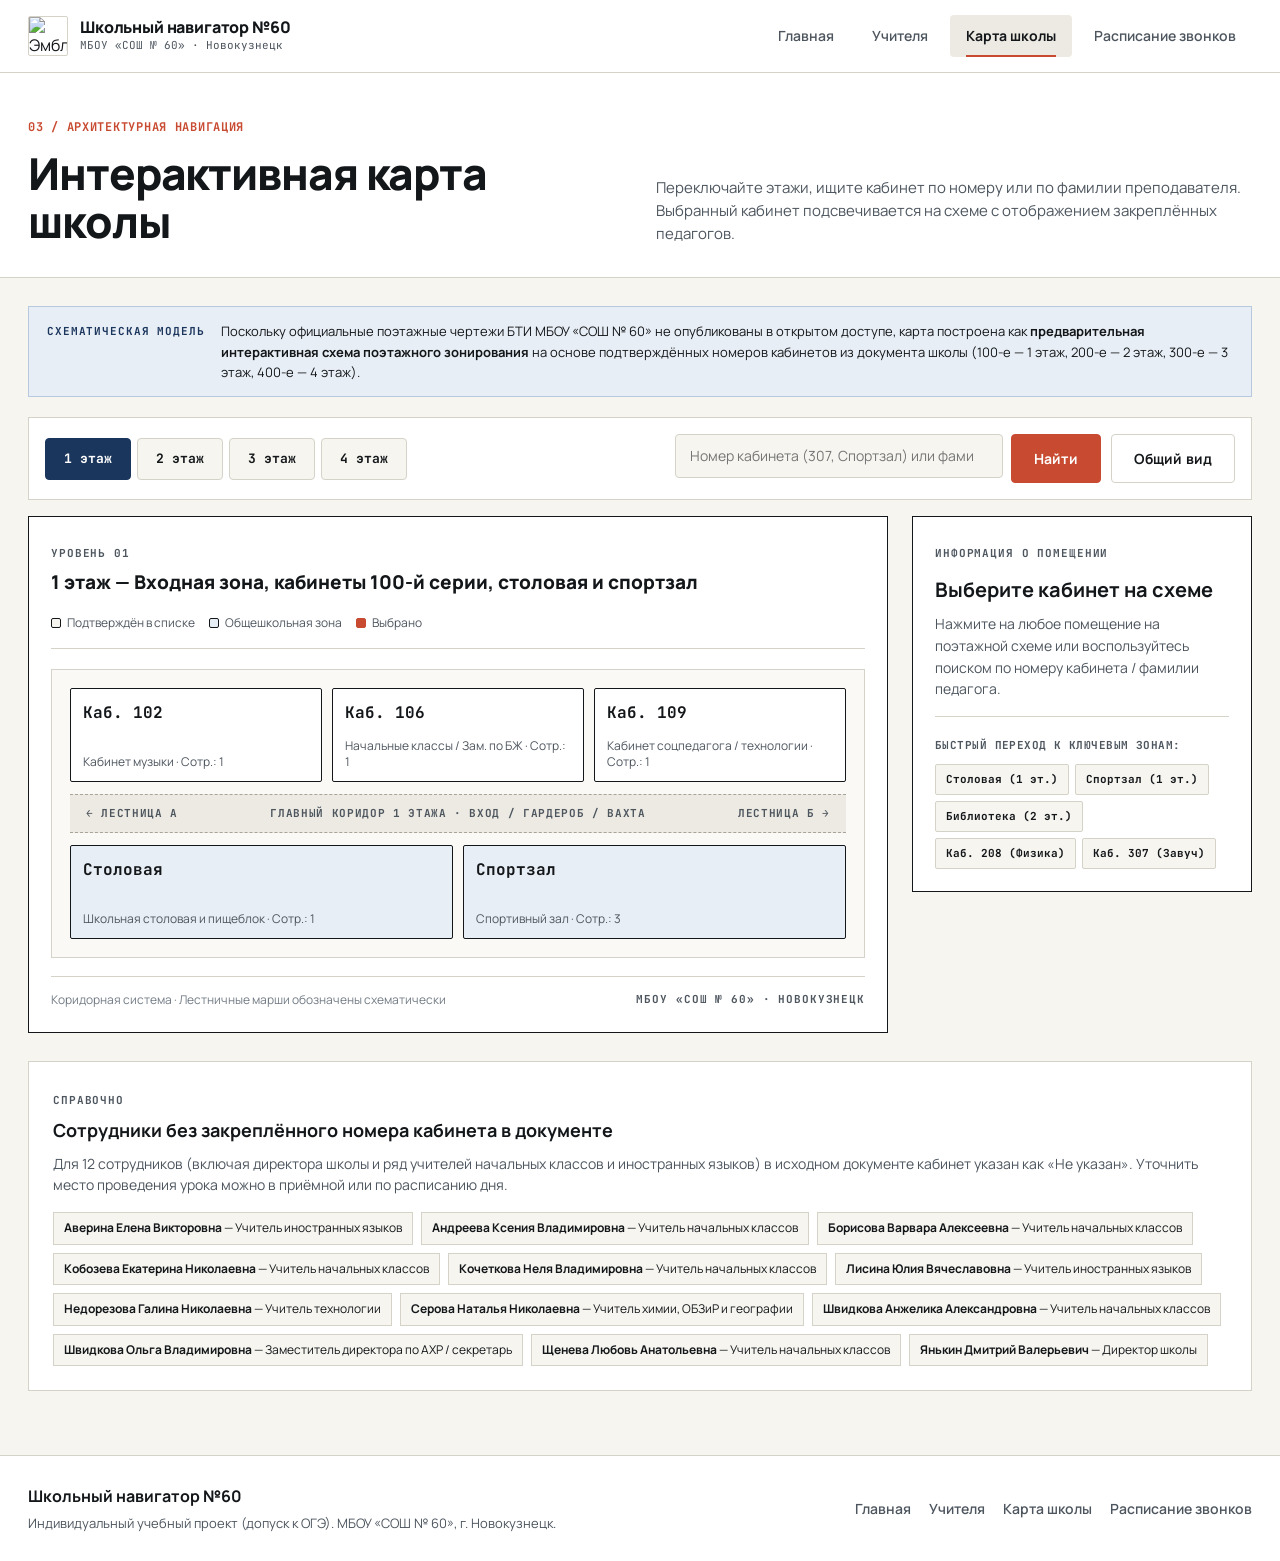
==== map.html @ 133e5e95 "Add files via upload" ====
<!DOCTYPE html>
<html lang="ru">
<head>
  <meta charset="UTF-8">
  <meta name="viewport" content="width=device-width, initial-scale=1.0">
  <title>Карта школы — Школьный навигатор №60</title>
  <link rel="preconnect" href="https://fonts.googleapis.com">
  <link rel="preconnect" href="https://fonts.gstatic.com" crossorigin>
  <link href="https://fonts.googleapis.com/css2?family=JetBrains+Mono:wght@400;500;700&family=Manrope:wght@400;500;600;700;800&display=swap" rel="stylesheet">
  <link rel="stylesheet" href="./style.css">
  <link rel="stylesheet" href="./responsive.css">
  <script src="./data.js" defer></script>
  <script src="./app.js" defer></script>
</head>
<body data-page="map">
  <header class="site-header">
    <div class="container header-inner">
      <a href="./index.html" class="brand" aria-label="Школьный навигатор №60 — На главную">
        <img src="./school-logo.png" alt="Эмблема Школьный навигатор №60" class="brand-logo" width="40" height="40">
        <div class="brand-text">
          <span class="brand-title">Школьный навигатор №60</span>
          <span class="brand-sub">МБОУ «СОШ № 60» · Новокузнецк</span>
        </div>
      </a>

      <button class="nav-toggle" id="navToggle" type="button" aria-expanded="false" aria-controls="mainNav" aria-label="Открыть меню">
        <span class="nav-toggle-bar"></span>
        <span class="nav-toggle-bar"></span>
        <span class="nav-toggle-bar"></span>
      </button>

      <nav class="main-nav" id="mainNav" aria-label="Основная навигация">
        <a href="./index.html" class="nav-link">Главная</a>
        <a href="./teachers.html" class="nav-link">Учителя</a>
        <a href="./map.html" class="nav-link is-active">Карта школы</a>
        <a href="./schedule.html" class="nav-link">Расписание звонков</a>
      </nav>
    </div>
  </header>

  <main>
    <section class="page-head">
      <div class="container page-head-grid">
        <div>
          <span class="section-index">03 / АРХИТЕКТУРНАЯ НАВИГАЦИЯ</span>
          <h1 class="page-title">Интерактивная карта школы</h1>
        </div>
        <p class="page-lead">
          Переключайте этажи, ищите кабинет по номеру или по фамилии преподавателя. Выбранный кабинет подсвечивается на схеме с отображением закреплённых педагогов.
        </p>
      </div>
    </section>

    <section class="map-section">
      <div class="container">
        <div class="disclaimer-banner" role="note">
          <span class="mono-tag">СХЕМАТИЧЕСКАЯ МОДЕЛЬ</span>
          <p>
            Поскольку официальные поэтажные чертежи БТИ МБОУ «СОШ № 60» не опубликованы в открытом доступе, карта построена как <strong>предварительная интерактивная схема поэтажного зонирования</strong> на основе подтверждённых номеров кабинетов из документа школы (100-е — 1 этаж, 200-е — 2 этаж, 300-е — 3 этаж, 400-е — 4 этаж).
          </p>
        </div>

        <div class="map-controls">
          <div class="floor-switcher" role="tablist" aria-label="Выбор этажа">
            <button type="button" class="floor-btn is-active" data-floor="1" role="tab" aria-selected="true">1 этаж</button>
            <button type="button" class="floor-btn" data-floor="2" role="tab" aria-selected="false">2 этаж</button>
            <button type="button" class="floor-btn" data-floor="3" role="tab" aria-selected="false">3 этаж</button>
            <button type="button" class="floor-btn" data-floor="4" role="tab" aria-selected="false">4 этаж</button>
          </div>

          <div class="map-search-group">
            <div class="map-search-box">
              <label for="mapSearchInput" class="sr-only">Поиск кабинета или учителя</label>
              <input
                type="search"
                id="mapSearchInput"
                class="text-input"
                placeholder="Номер кабинета (307, Спортзал) или фамилия учителя..."
                autocomplete="off"
              >
              <button type="button" id="mapSearchBtn" class="btn btn-primary">Найти</button>
            </div>
            <button type="button" id="mapResetBtn" class="btn btn-ghost">Общий вид</button>
          </div>
        </div>

        <div id="mapFeedback" class="map-feedback" aria-live="polite" hidden></div>

        <div class="map-workspace">
          <div class="blueprint-board" id="blueprintBoard">
            <div class="blueprint-header">
              <div>
                <span class="mono-tag" id="floorCodeLabel">УРОВЕНЬ 01</span>
                <h2 id="floorTitleLabel">1 этаж — Входная группа, начальная школа и инфраструктура</h2>
              </div>
              <div class="legend-items">
                <span class="legend-chip"><i class="dot dot-confirmed"></i> Подтверждён в списке</span>
                <span class="legend-chip"><i class="dot dot-infra"></i> Общешкольная зона</span>
                <span class="legend-chip"><i class="dot dot-active"></i> Выбрано</span>
              </div>
            </div>

            <div class="floor-plan-canvas" id="floorPlanCanvas" role="region" aria-label="Схема этажа">
            </div>

            <div class="blueprint-footer">
              <span>Коридорная система · Лестничные марши обозначены схематически</span>
              <span class="mono-tag">МБОУ «СОШ № 60» · НОВОКУЗНЕЦК</span>
            </div>
          </div>

          <aside class="room-inspector" id="roomInspector" aria-live="polite">
            <span class="mono-tag">ИНФОРМАЦИЯ О ПОМЕЩЕНИИ</span>
            <div id="roomInspectorBody" class="room-inspector-body">
              <h3>Выберите кабинет на схеме</h3>
              <p>
                Нажмите на любое помещение на поэтажной схеме или воспользуйтесь поиском по номеру кабинета / фамилии педагога.
              </p>
              <div class="quick-rooms">
                <span class="field-label">Быстрый переход к ключевым зонам:</span>
                <div class="quick-room-chips">
                  <button type="button" class="chip-btn" data-jump-room="Столовая">Столовая (1 эт.)</button>
                  <button type="button" class="chip-btn" data-jump-room="Спортзал">Спортзал (1 эт.)</button>
                  <button type="button" class="chip-btn" data-jump-room="Библиотека">Библиотека (2 эт.)</button>
                  <button type="button" class="chip-btn" data-jump-room="208">Каб. 208 (Физика)</button>
                  <button type="button" class="chip-btn" data-jump-room="307">Каб. 307 (Завуч)</button>
                </div>
              </div>
            </div>
          </aside>
        </div>

        <div class="unassigned-box">
          <div class="unassigned-head">
            <span class="mono-tag">СПРАВОЧНО</span>
            <h3>Сотрудники без закреплённого номера кабинета в документе</h3>
          </div>
          <p class="unassigned-desc">
            Для 12 сотрудников (включая директора школы и ряд учителей начальных классов и иностранных языков) в исходном документе кабинет указан как «Не указан». Уточнить место проведения урока можно в приёмной или по расписанию дня.
          </p>
          <div id="unassignedStaffList" class="unassigned-chips"></div>
        </div>
      </div>
    </section>
  </main>

  <footer class="site-footer">
    <div class="container footer-inner">
      <div class="footer-col">
        <strong>Школьный навигатор №60</strong>
        <p>Индивидуальный учебный проект (допуск к ОГЭ). МБОУ «СОШ № 60», г. Новокузнецк.</p>
      </div>
      <div class="footer-links">
        <a href="./index.html">Главная</a>
        <a href="./teachers.html">Учителя</a>
        <a href="./map.html">Карта школы</a>
        <a href="./schedule.html">Расписание звонков</a>
      </div>
    </div>
  </footer>
</body>
</html>
---- style.css ----
/* ==========================================================================
   ШКОЛЬНЫЙ НАВИГАТОР №60 — ДИЗАЙН-СИСТЕМА (ARCHITECTURAL WAYFINDING)
   МБОУ «СОШ № 60» г. Новокузнецка
   ========================================================================== */

:root {
  --bg-canvas: #F6F5F0;
  --bg-surface: #FFFFFF;
  --bg-subtle: #ECEAE2;
  --bg-ink: #14171A;

  --text-primary: #14171A;
  --text-secondary: #4D555E;
  --text-muted: #727B85;
  --text-inverse: #FFFFFF;

  --accent-signal: #C84B31;
  --accent-signal-hover: #A93B24;
  --accent-navy: #1B365D;
  --accent-navy-soft: #E8EEF5;
  --accent-olive: #2E6F40;
  --accent-olive-soft: #E7F3EA;

  --border-color: #D5D2C8;
  --border-strong: #14171A;

  --font-sans: 'Manrope', -apple-system, BlinkMacSystemFont, 'Segoe UI', sans-serif;
  --font-mono: 'JetBrains Mono', ui-monospace, SFMono-Regular, Menlo, monospace;

  --radius-xs: 2px;
  --radius-sm: 4px;
  --container-max: 1320px;
}

*,
*::before,
*::after {
  box-sizing: border-box;
}

html {
  scroll-behavior: smooth;
  -webkit-text-size-adjust: 100%;
}

body {
  margin: 0;
  font-family: var(--font-sans);
  font-size: 16px;
  line-height: 1.55;
  color: var(--text-primary);
  background-color: var(--bg-canvas);
  overflow-x: hidden;
  display: flex;
  flex-direction: column;
  min-height: 100vh;
}

main {
  flex: 1;
}

img {
  display: block;
  max-width: 100%;
  height: auto;
}

a {
  color: inherit;
  text-decoration: none;
}

button,
input,
select {
  font: inherit;
  color: inherit;
}

.sr-only {
  position: absolute;
  width: 1px;
  height: 1px;
  padding: 0;
  margin: -1px;
  overflow: hidden;
  clip: rect(0, 0, 0, 0);
  border: 0;
}

.container {
  width: 100%;
  max-width: var(--container-max);
  margin: 0 auto;
  padding: 0 28px;
}

.mono-tag {
  display: inline-block;
  font-family: var(--font-mono);
  font-size: 11px;
  font-weight: 700;
  letter-spacing: 0.08em;
  text-transform: uppercase;
  color: var(--text-secondary);
}

.mono-divider {
  font-family: var(--font-mono);
  font-size: 11px;
  color: var(--text-muted);
  margin: 0 8px;
}

.section-index {
  display: inline-block;
  font-family: var(--font-mono);
  font-size: 12px;
  font-weight: 700;
  letter-spacing: 0.06em;
  color: var(--accent-signal);
  margin-bottom: 12px;
}

.btn {
  display: inline-flex;
  align-items: center;
  justify-content: center;
  gap: 8px;
  padding: 13px 22px;
  font-size: 14px;
  font-weight: 700;
  letter-spacing: 0.01em;
  border-radius: var(--radius-sm);
  border: 1px solid transparent;
  cursor: pointer;
  transition: background-color 0.16s ease, color 0.16s ease, border-color 0.16s ease;
}

.btn-primary {
  background-color: var(--accent-signal);
  color: var(--text-inverse);
  border-color: var(--accent-signal);
}

.btn-primary:hover {
  background-color: var(--accent-signal-hover);
  border-color: var(--accent-signal-hover);
}

.btn-secondary {
  background-color: var(--accent-navy);
  color: var(--text-inverse);
  border-color: var(--accent-navy);
}

.btn-secondary:hover {
  background-color: #132744;
  border-color: #132744;
}

.btn-ghost {
  background-color: var(--bg-surface);
  color: var(--text-primary);
  border-color: var(--border-color);
}

.btn-ghost:hover {
  border-color: var(--border-strong);
  background-color: var(--bg-subtle);
}

.site-header {
  position: sticky;
  top: 0;
  z-index: 100;
  background-color: var(--bg-surface);
  border-bottom: 1px solid var(--border-color);
}

.header-inner {
  display: flex;
  align-items: center;
  justify-content: space-between;
  min-height: 72px;
  gap: 24px;
}

.brand {
  display: flex;
  align-items: center;
  gap: 12px;
}

.brand-logo {
  width: 40px;
  height: 40px;
  object-fit: cover;
  border: 1px solid var(--border-color);
  border-radius: var(--radius-xs);
}

.brand-text {
  display: flex;
  flex-direction: column;
}

.brand-title {
  font-size: 16px;
  font-weight: 800;
  line-height: 1.2;
  letter-spacing: -0.01em;
}

.brand-sub {
  font-family: var(--font-mono);
  font-size: 11px;
  color: var(--text-secondary);
}

.main-nav {
  display: flex;
  align-items: center;
  gap: 6px;
}

.nav-link {
  position: relative;
  padding: 10px 16px;
  font-size: 14px;
  font-weight: 600;
  color: var(--text-secondary);
  border-radius: var(--radius-sm);
  transition: color 0.15s ease, background-color 0.15s ease;
}

.nav-link:hover {
  color: var(--text-primary);
  background-color: var(--bg-canvas);
}

.nav-link.is-active {
  color: var(--text-primary);
  background-color: var(--bg-subtle);
  font-weight: 700;
}

.nav-link.is-active::after {
  content: '';
  position: absolute;
  left: 16px;
  right: 16px;
  bottom: 0;
  height: 2px;
  background-color: var(--accent-signal);
}

.nav-toggle {
  display: none;
  flex-direction: column;
  justify-content: center;
  gap: 5px;
  width: 42px;
  height: 42px;
  padding: 8px;
  background: var(--bg-canvas);
  border: 1px solid var(--border-color);
  border-radius: var(--radius-sm);
  cursor: pointer;
}

.nav-toggle-bar {
  display: block;
  width: 100%;
  height: 2px;
  background-color: var(--text-primary);
}

.editorial-hero {
  padding: 56px 0 48px;
  border-bottom: 1px solid var(--border-color);
}

.hero-grid {
  display: grid;
  grid-template-columns: 1.05fr 0.95fr;
  gap: 48px;
  align-items: start;
}

.meta-strip {
  margin-bottom: 18px;
}

.hero-title {
  margin: 0 0 20px;
  font-size: clamp(34px, 4.4vw, 56px);
  font-weight: 800;
  line-height: 1.06;
  letter-spacing: -0.03em;
  color: var(--text-primary);
}

.hero-lead {
  margin: 0 0 28px;
  font-size: 17px;
  line-height: 1.65;
  color: var(--text-secondary);
  max-width: 58ch;
}

.hero-actions {
  display: flex;
  flex-wrap: wrap;
  gap: 12px;
  margin-bottom: 36px;
}

.hero-metrics {
  display: grid;
  grid-template-columns: repeat(3, 1fr);
  margin: 0;
  border-top: 1px solid var(--border-strong);
  border-bottom: 1px solid var(--border-color);
  background-color: var(--bg-surface);
}

.metric-item {
  padding: 16px 18px;
  border-right: 1px solid var(--border-color);
}

.metric-item:last-child {
  border-right: none;
}

.metric-item dt {
  font-size: 12px;
  color: var(--text-secondary);
  margin-bottom: 6px;
}

.metric-item dd {
  margin: 0;
  font-family: var(--font-mono);
  font-size: 28px;
  font-weight: 700;
  line-height: 1;
  color: var(--accent-navy);
}

.architectural-frame,
.secondary-frame {
  margin: 0;
  background-color: var(--bg-surface);
  border: 1px solid var(--border-color);
  padding: 12px;
}

.hero-photo {
  width: 100%;
  aspect-ratio: 16 / 10;
  object-fit: cover;
}

.interior-photo {
  width: 100%;
  aspect-ratio: 16 / 10;
  object-fit: cover;
}

.frame-caption {
  display: flex;
  align-items: baseline;
  justify-content: space-between;
  gap: 12px;
  padding-top: 10px;
  font-size: 12px;
  color: var(--text-secondary);
}

.status-ribbon {
  background-color: var(--bg-ink);
  color: var(--text-inverse);
  border-bottom: 1px solid var(--border-strong);
}

.status-ribbon-inner {
  display: flex;
  align-items: center;
  justify-content: space-between;
  gap: 20px;
  padding-top: 14px;
  padding-bottom: 14px;
}

.status-label {
  display: flex;
  align-items: center;
  gap: 10px;
}

.status-label .mono-tag {
  color: #D2D7DD;
}

.status-dot {
  width: 8px;
  height: 8px;
  border-radius: 50%;
  background-color: var(--accent-signal);
}

.status-value {
  font-family: var(--font-mono);
  font-size: 13px;
  color: #FFFFFF;
}

.status-link {
  font-size: 13px;
  font-weight: 700;
  color: #F3B3A6;
  white-space: nowrap;
}

.status-link:hover {
  text-decoration: underline;
}

.section-problem {
  padding: 64px 0;
  border-bottom: 1px solid var(--border-color);
}

.problem-grid {
  display: grid;
  grid-template-columns: 0.85fr 1.15fr;
  gap: 56px;
  align-items: start;
}

.section-title {
  margin: 0 0 24px;
  font-size: clamp(26px, 3vw, 36px);
  font-weight: 800;
  line-height: 1.15;
  letter-spacing: -0.02em;
}

.manifesto-block {
  padding-bottom: 24px;
  margin-bottom: 24px;
  border-bottom: 1px solid var(--border-color);
}

.manifesto-block h3 {
  margin: 0 0 8px;
  font-size: 18px;
  font-weight: 700;
}

.manifesto-block p {
  margin: 0;
  color: var(--text-secondary);
}

.directory-index {
  display: flex;
  flex-direction: column;
  background-color: var(--bg-surface);
  border: 1px solid var(--border-color);
}

.index-row {
  display: grid;
  grid-template-columns: 52px 1fr 28px;
  align-items: center;
  gap: 16px;
  padding: 20px 22px;
  border-bottom: 1px solid var(--border-color);
  transition: background-color 0.15s ease;
}

.index-row:last-child {
  border-bottom: none;
}

.index-row:hover {
  background-color: var(--bg-subtle);
}

.index-num {
  font-family: var(--font-mono);
  font-size: 15px;
  font-weight: 700;
  color: var(--accent-signal);
}

.index-body {
  display: flex;
  flex-direction: column;
  gap: 4px;
}

.index-body strong {
  font-size: 16px;
  font-weight: 700;
}

.index-body span {
  font-size: 13px;
  color: var(--text-secondary);
}

.index-arrow {
  font-family: var(--font-mono);
  font-weight: 700;
  color: var(--accent-navy);
}

.section-facts {
  padding: 48px 0 64px;
}

.facts-grid {
  display: grid;
  grid-template-columns: 1fr 1fr;
  gap: 24px;
}

.fact-box {
  background-color: var(--bg-surface);
  border: 1px solid var(--border-color);
  padding: 28px;
}

.fact-box-muted {
  background-color: var(--bg-subtle);
}

.fact-box h3 {
  margin: 8px 0 14px;
  font-size: 20px;
  font-weight: 800;
}

.fact-box p {
  margin: 0;
  font-size: 14px;
  color: var(--text-secondary);
}

.fact-list {
  margin: 0;
  padding-left: 18px;
  display: flex;
  flex-direction: column;
  gap: 8px;
  font-size: 14px;
  color: var(--text-secondary);
}

.fact-list a {
  color: var(--accent-navy);
  text-decoration: underline;
}

.page-head {
  padding: 40px 0 32px;
  background-color: var(--bg-surface);
  border-bottom: 1px solid var(--border-color);
}

.page-head-grid {
  display: grid;
  grid-template-columns: 1fr 1fr;
  gap: 32px;
  align-items: end;
}

.page-title {
  margin: 0;
  font-size: clamp(28px, 3.6vw, 44px);
  font-weight: 800;
  line-height: 1.1;
  letter-spacing: -0.025em;
}

.page-lead {
  margin: 0;
  font-size: 15px;
  color: var(--text-secondary);
}

.directory-section {
  padding: 32px 0 64px;
}

.filter-bar {
  display: grid;
  grid-template-columns: 1.5fr 1fr 1fr auto;
  gap: 16px;
  align-items: end;
  background-color: var(--bg-surface);
  border: 1px solid var(--border-color);
  padding: 20px;
  margin-bottom: 16px;
}

.filter-field {
  display: flex;
  flex-direction: column;
  gap: 6px;
}

.field-label {
  font-family: var(--font-mono);
  font-size: 11px;
  font-weight: 700;
  text-transform: uppercase;
  letter-spacing: 0.04em;
  color: var(--text-secondary);
}

.text-input,
.select-input {
  width: 100%;
  height: 44px;
  padding: 0 14px;
  background-color: var(--bg-canvas);
  border: 1px solid var(--border-color);
  border-radius: var(--radius-sm);
  font-size: 14px;
  transition: border-color 0.15s ease, background-color 0.15s ease;
}

.text-input:focus,
.select-input:focus {
  outline: none;
  border-color: var(--accent-navy);
  background-color: var(--bg-surface);
}

.results-meta {
  display: flex;
  align-items: center;
  justify-content: space-between;
  gap: 16px;
  margin-bottom: 16px;
  font-size: 13px;
}

.count-badge {
  font-family: var(--font-mono);
  font-weight: 700;
  color: var(--accent-navy);
}

.meta-hint {
  color: var(--text-muted);
}

.directory-workspace {
  display: grid;
  grid-template-columns: 1fr 340px;
  gap: 24px;
  align-items: start;
}

.table-wrapper {
  background-color: var(--bg-surface);
  border: 1px solid var(--border-color);
  overflow-x: auto;
}

.staff-table {
  width: 100%;
  border-collapse: collapse;
  text-align: left;
}

.staff-table th {
  padding: 14px 16px;
  font-family: var(--font-mono);
  font-size: 11px;
  font-weight: 700;
  text-transform: uppercase;
  letter-spacing: 0.05em;
  color: var(--text-secondary);
  background-color: var(--bg-subtle);
  border-bottom: 1px solid var(--border-strong);
}

.staff-table td {
  padding: 14px 16px;
  border-bottom: 1px solid var(--border-color);
  font-size: 14px;
  vertical-align: middle;
}

.staff-table tbody tr {
  cursor: pointer;
  transition: background-color 0.12s ease;
}

.staff-table tbody tr:hover {
  background-color: var(--bg-canvas);
}

.staff-table tbody tr.is-selected {
  background-color: var(--accent-navy-soft);
}

.col-num {
  width: 48px;
  font-family: var(--font-mono);
  font-size: 12px;
  color: var(--text-muted);
}

.col-name {
  font-weight: 700;
}

.room-pill {
  display: inline-block;
  padding: 3px 9px;
  font-family: var(--font-mono);
  font-size: 12px;
  font-weight: 700;
  background-color: var(--bg-subtle);
  border: 1px solid var(--border-color);
  border-radius: var(--radius-xs);
}

.room-pill.is-unknown {
  font-weight: 400;
  color: var(--text-muted);
  background-color: transparent;
}

.map-jump-link {
  display: inline-flex;
  align-items: center;
  gap: 4px;
  padding: 6px 10px;
  font-size: 12px;
  font-weight: 700;
  color: var(--accent-signal);
  border: 1px solid var(--accent-signal);
  border-radius: var(--radius-xs);
  white-space: nowrap;
}

.map-jump-link:hover {
  background-color: var(--accent-signal);
  color: var(--text-inverse);
}

.empty-state {
  padding: 48px 24px;
  text-align: center;
}

.empty-state h3 {
  margin: 10px 0 8px;
}

.empty-state p {
  margin: 0 0 20px;
  color: var(--text-secondary);
}

.inspector-panel {
  position: sticky;
  top: 92px;
  background-color: var(--bg-surface);
  border: 1px solid var(--border-strong);
  padding: 22px;
}

.inspector-content {
  margin-top: 12px;
}

.inspector-placeholder {
  margin: 0;
  font-size: 14px;
  color: var(--text-secondary);
}

.inspector-name {
  margin: 0 0 10px;
  font-size: 20px;
  font-weight: 800;
  line-height: 1.25;
}

.inspector-meta {
  display: flex;
  flex-direction: column;
  gap: 12px;
  padding: 14px 0;
  margin: 14px 0;
  border-top: 1px solid var(--border-color);
  border-bottom: 1px solid var(--border-color);
  font-size: 14px;
}

.inspector-row span {
  display: block;
  font-family: var(--font-mono);
  font-size: 11px;
  color: var(--text-muted);
  text-transform: uppercase;
  margin-bottom: 2px;
}

.inspector-actions {
  display: flex;
  flex-direction: column;
  gap: 8px;
}

.map-section {
  padding: 28px 0 64px;
}

.disclaimer-banner {
  display: flex;
  align-items: flex-start;
  gap: 16px;
  padding: 14px 18px;
  margin-bottom: 20px;
  background-color: var(--accent-navy-soft);
  border: 1px solid #B8C9DF;
}

.disclaimer-banner .mono-tag {
  color: var(--accent-navy);
  white-space: nowrap;
  padding-top: 2px;
}

.disclaimer-banner p {
  margin: 0;
  font-size: 13px;
  color: var(--text-primary);
}

.map-controls {
  display: flex;
  flex-wrap: wrap;
  align-items: center;
  justify-content: space-between;
  gap: 16px;
  padding: 16px;
  background-color: var(--bg-surface);
  border: 1px solid var(--border-color);
  margin-bottom: 16px;
}

.floor-switcher {
  display: flex;
  gap: 6px;
}

.floor-btn {
  padding: 10px 18px;
  font-family: var(--font-mono);
  font-size: 13px;
  font-weight: 700;
  background-color: var(--bg-canvas);
  border: 1px solid var(--border-color);
  border-radius: var(--radius-sm);
  cursor: pointer;
}

.floor-btn:hover {
  border-color: var(--border-strong);
}

.floor-btn.is-active {
  background-color: var(--accent-navy);
  color: var(--text-inverse);
  border-color: var(--accent-navy);
}

.map-search-group {
  display: flex;
  align-items: center;
  gap: 10px;
  flex: 1;
  max-width: 560px;
}

.map-search-box {
  display: flex;
  gap: 8px;
  flex: 1;
}

.map-feedback {
  padding: 12px 16px;
  margin-bottom: 16px;
  font-size: 14px;
  background-color: var(--bg-surface);
  border-left: 4px solid var(--accent-signal);
  border-top: 1px solid var(--border-color);
  border-right: 1px solid var(--border-color);
  border-bottom: 1px solid var(--border-color);
}

.map-workspace {
  display: grid;
  grid-template-columns: 1fr 340px;
  gap: 24px;
  align-items: start;
}

.blueprint-board {
  background-color: var(--bg-surface);
  border: 1px solid var(--border-strong);
  padding: 22px;
}

.blueprint-header {
  display: flex;
  flex-wrap: wrap;
  justify-content: space-between;
  align-items: flex-end;
  gap: 16px;
  padding-bottom: 16px;
  margin-bottom: 20px;
  border-bottom: 1px solid var(--border-color);
}

.blueprint-header h2 {
  margin: 4px 0 0;
  font-size: 19px;
  font-weight: 800;
}

.legend-items {
  display: flex;
  flex-wrap: wrap;
  gap: 14px;
  font-size: 12px;
  color: var(--text-secondary);
}

.legend-chip {
  display: inline-flex;
  align-items: center;
  gap: 6px;
}

.dot {
  width: 10px;
  height: 10px;
  border-radius: 2px;
  border: 1px solid var(--border-strong);
}

.dot-confirmed {
  background-color: var(--bg-canvas);
}

.dot-infra {
  background-color: var(--accent-navy-soft);
}

.dot-active {
  background-color: var(--accent-signal);
  border-color: var(--accent-signal);
}

.floor-plan-canvas {
  display: flex;
  flex-direction: column;
  gap: 12px;
  padding: 18px;
  background-color: #FAF9F5;
  border: 1px solid var(--border-color);
}

.plan-wing {
  display: grid;
  grid-template-columns: repeat(auto-fit, minmax(135px, 1fr));
  gap: 10px;
}

.plan-corridor {
  display: flex;
  align-items: center;
  justify-content: space-between;
  padding: 10px 16px;
  background-color: var(--bg-subtle);
  border-top: 1px dashed #A8A498;
  border-bottom: 1px dashed #A8A498;
  font-family: var(--font-mono);
  font-size: 11px;
  font-weight: 700;
  color: var(--text-secondary);
  letter-spacing: 0.06em;
}

.room-tile {
  display: flex;
  flex-direction: column;
  justify-content: space-between;
  min-height: 94px;
  padding: 12px;
  text-align: left;
  background-color: var(--bg-surface);
  border: 1px solid var(--border-strong);
  border-radius: var(--radius-xs);
  cursor: pointer;
  transition: transform 0.12s ease, background-color 0.12s ease, border-color 0.12s ease;
}

.room-tile:hover {
  background-color: var(--bg-subtle);
}

.room-tile.is-infra {
  background-color: var(--accent-navy-soft);
}

.room-tile.is-highlighted {
  background-color: var(--accent-signal);
  color: var(--text-inverse);
  border-color: var(--accent-signal);
}

.room-tile.is-highlighted .room-tile-sub {
  color: #FFE6E0;
}

.room-tile-code {
  font-family: var(--font-mono);
  font-size: 16px;
  font-weight: 700;
}

.room-tile-sub {
  font-size: 12px;
  line-height: 1.3;
  color: var(--text-secondary);
  margin-top: 6px;
}

.blueprint-footer {
  display: flex;
  justify-content: space-between;
  gap: 12px;
  padding-top: 14px;
  margin-top: 18px;
  border-top: 1px solid var(--border-color);
  font-size: 12px;
  color: var(--text-muted);
}

.room-inspector {
  background-color: var(--bg-surface);
  border: 1px solid var(--border-strong);
  padding: 22px;
}

.room-inspector-body h3 {
  margin: 10px 0 8px;
  font-size: 20px;
}

.room-inspector-body p {
  margin: 0 0 16px;
  font-size: 14px;
  color: var(--text-secondary);
}

.quick-rooms {
  padding-top: 14px;
  border-top: 1px solid var(--border-color);
}

.quick-room-chips {
  display: flex;
  flex-wrap: wrap;
  gap: 6px;
  margin-top: 8px;
}

.chip-btn {
  padding: 6px 10px;
  font-family: var(--font-mono);
  font-size: 11px;
  font-weight: 700;
  background-color: var(--bg-canvas);
  border: 1px solid var(--border-color);
  border-radius: var(--radius-xs);
  cursor: pointer;
}

.chip-btn:hover {
  border-color: var(--accent-navy);
  background-color: var(--accent-navy-soft);
}

.room-staff-list {
  list-style: none;
  padding: 0;
  margin: 12px 0 0;
  display: flex;
  flex-direction: column;
  gap: 10px;
}

.room-staff-item {
  padding: 10px 12px;
  background-color: var(--bg-canvas);
  border: 1px solid var(--border-color);
}

.room-staff-item strong {
  display: block;
  font-size: 14px;
}

.room-staff-item span {
  font-size: 12px;
  color: var(--text-secondary);
}

.unassigned-box {
  margin-top: 28px;
  padding: 24px;
  background-color: var(--bg-surface);
  border: 1px solid var(--border-color);
}

.unassigned-head h3 {
  margin: 6px 0 8px;
  font-size: 18px;
}

.unassigned-desc {
  margin: 0 0 16px;
  font-size: 14px;
  color: var(--text-secondary);
}

.unassigned-chips {
  display: flex;
  flex-wrap: wrap;
  gap: 8px;
}

.staff-tag {
  padding: 6px 10px;
  font-size: 12px;
  background-color: var(--bg-canvas);
  border: 1px solid var(--border-color);
}

.schedule-section {
  padding: 32px 0 64px;
}

.clock-dashboard {
  display: grid;
  grid-template-columns: 0.9fr 1.2fr 0.9fr;
  gap: 20px;
  margin-bottom: 28px;
}

.clock-card {
  background-color: var(--bg-surface);
  border: 1px solid var(--border-strong);
  padding: 22px;
  display: flex;
  flex-direction: column;
  justify-content: space-between;
}

.clock-big,
.countdown-big {
  font-family: var(--font-mono);
  font-size: clamp(28px, 3vw, 38px);
  font-weight: 700;
  line-height: 1.1;
  margin: 10px 0 6px;
  color: var(--accent-navy);
}

.countdown-big {
  color: var(--accent-signal);
}

.clock-date,
.status-subtext {
  font-size: 13px;
  color: var(--text-secondary);
  margin: 0;
}

.status-headline {
  margin: 8px 0 6px;
  font-size: 20px;
  font-weight: 800;
}

.progress-track {
  width: 100%;
  height: 6px;
  background-color: var(--bg-subtle);
  margin-top: 8px;
  overflow: hidden;
}

.progress-fill {
  height: 100%;
  background-color: var(--accent-signal);
  transition: width 0.5s linear;
}

.schedule-variants-bar {
  display: flex;
  flex-wrap: wrap;
  align-items: center;
  justify-content: space-between;
  gap: 12px;
  margin-bottom: 16px;
}

.variant-tabs {
  display: flex;
  flex-wrap: wrap;
  gap: 8px;
}

.variant-btn {
  padding: 10px 16px;
  font-size: 13px;
  font-weight: 700;
  background-color: var(--bg-surface);
  border: 1px solid var(--border-color);
  border-radius: var(--radius-sm);
  cursor: pointer;
}

.variant-btn.is-active {
  background-color: var(--bg-ink);
  color: var(--text-inverse);
  border-color: var(--bg-ink);
}

.bells-table {
  width: 100%;
  border-collapse: collapse;
  text-align: left;
}

.bells-table th {
  padding: 14px 16px;
  font-family: var(--font-mono);
  font-size: 11px;
  font-weight: 700;
  text-transform: uppercase;
  background-color: var(--bg-subtle);
  border-bottom: 1px solid var(--border-strong);
}

.bells-table td {
  padding: 14px 16px;
  border-bottom: 1px solid var(--border-color);
  font-size: 14px;
}

.bells-table tr.row-lesson td:nth-child(2),
.bells-table tr.row-lesson td:nth-child(3) {
  font-family: var(--font-mono);
  font-weight: 700;
}

.bells-table tr.is-current-lesson {
  background-color: var(--accent-olive-soft);
}

.bells-table tr.is-next-lesson {
  background-color: var(--accent-navy-soft);
}

.bells-table tr.row-break {
  background-color: #FAF9F5;
  color: var(--text-secondary);
  font-size: 13px;
}

.bells-table tr.row-break td {
  padding: 9px 16px;
}

.state-pill {
  display: inline-block;
  padding: 3px 8px;
  font-family: var(--font-mono);
  font-size: 11px;
  font-weight: 700;
  border-radius: var(--radius-xs);
}

.state-pill.now {
  background-color: var(--accent-olive);
  color: #FFFFFF;
}

.state-pill.next {
  background-color: var(--accent-navy);
  color: #FFFFFF;
}

.state-pill.done {
  background-color: var(--bg-subtle);
  color: var(--text-muted);
}

.unconfirmed-notice {
  background-color: var(--bg-surface);
  border: 1px solid var(--border-strong);
  padding: 32px;
}

.unconfirmed-notice h3 {
  margin: 10px 0 12px;
  font-size: 20px;
}

.unconfirmed-notice p {
  margin: 0;
  max-width: 72ch;
  color: var(--text-secondary);
}

.site-footer {
  background-color: var(--bg-surface);
  border-top: 1px solid var(--border-color);
  padding: 28px 0;
}

.footer-inner {
  display: flex;
  flex-wrap: wrap;
  align-items: center;
  justify-content: space-between;
  gap: 20px;
}

.footer-col p {
  margin: 4px 0 0;
  font-size: 13px;
  color: var(--text-secondary);
}

.footer-links {
  display: flex;
  flex-wrap: wrap;
  gap: 18px;
  font-size: 14px;
  font-weight: 600;
  color: var(--text-secondary);
}

.footer-links a:hover {
  color: var(--accent-signal);
}
---- responsive.css ----
/* ==========================================================================
   АДАПТИВНЫЕ ПРАВИЛА (1440px, 1024px, 768px, 390px, 360px)
   ========================================================================== */

@media (max-width: 1120px) {
  .hero-grid {
    grid-template-columns: 1fr;
    gap: 32px;
  }

  .problem-grid {
    grid-template-columns: 1fr;
    gap: 32px;
  }

  .directory-workspace,
  .map-workspace {
    grid-template-columns: 1fr;
  }

  .inspector-panel {
    position: static;
  }

  .clock-dashboard {
    grid-template-columns: 1fr;
  }
}

@media (max-width: 900px) {
  .filter-bar {
    grid-template-columns: 1fr 1fr;
  }

  .page-head-grid,
  .facts-grid {
    grid-template-columns: 1fr;
  }
}

@media (max-width: 768px) {
  .container {
    padding: 0 18px;
  }

  .nav-toggle {
    display: flex;
  }

  .main-nav {
    display: none;
    position: absolute;
    top: 72px;
    left: 0;
    right: 0;
    flex-direction: column;
    align-items: stretch;
    gap: 4px;
    padding: 14px 18px 18px;
    background-color: var(--bg-surface);
    border-bottom: 1px solid var(--border-strong);
  }

  .main-nav.is-open {
    display: flex;
  }

  .nav-link {
    padding: 12px 14px;
  }

  .nav-link.is-active::after {
    display: none;
  }

  .status-ribbon-inner {
    flex-direction: column;
    align-items: flex-start;
    gap: 8px;
  }

  .filter-bar {
    grid-template-columns: 1fr;
  }

  .map-controls {
    flex-direction: column;
    align-items: stretch;
  }

  .floor-switcher {
    display: grid;
    grid-template-columns: repeat(4, 1fr);
  }

  .floor-btn {
    padding: 10px 6px;
    text-align: center;
  }

  .map-search-group {
    max-width: 100%;
    flex-direction: column;
    align-items: stretch;
  }
}

@media (max-width: 540px) {
  .hero-metrics {
    grid-template-columns: 1fr;
  }

  .metric-item {
    border-right: none;
    border-bottom: 1px solid var(--border-color);
  }

  .metric-item:last-child {
    border-bottom: none;
  }

  .hero-actions {
    flex-direction: column;
  }

  .hero-actions .btn {
    width: 100%;
  }

  .plan-wing {
    grid-template-columns: repeat(2, 1fr);
  }

  .staff-table th,
  .staff-table td,
  .bells-table th,
  .bells-table td {
    padding: 10px 10px;
    font-size: 13px;
  }
}

@media (max-width: 380px) {
  .brand-sub {
    display: none;
  }

  .plan-wing {
    grid-template-columns: 1fr;
  }
}
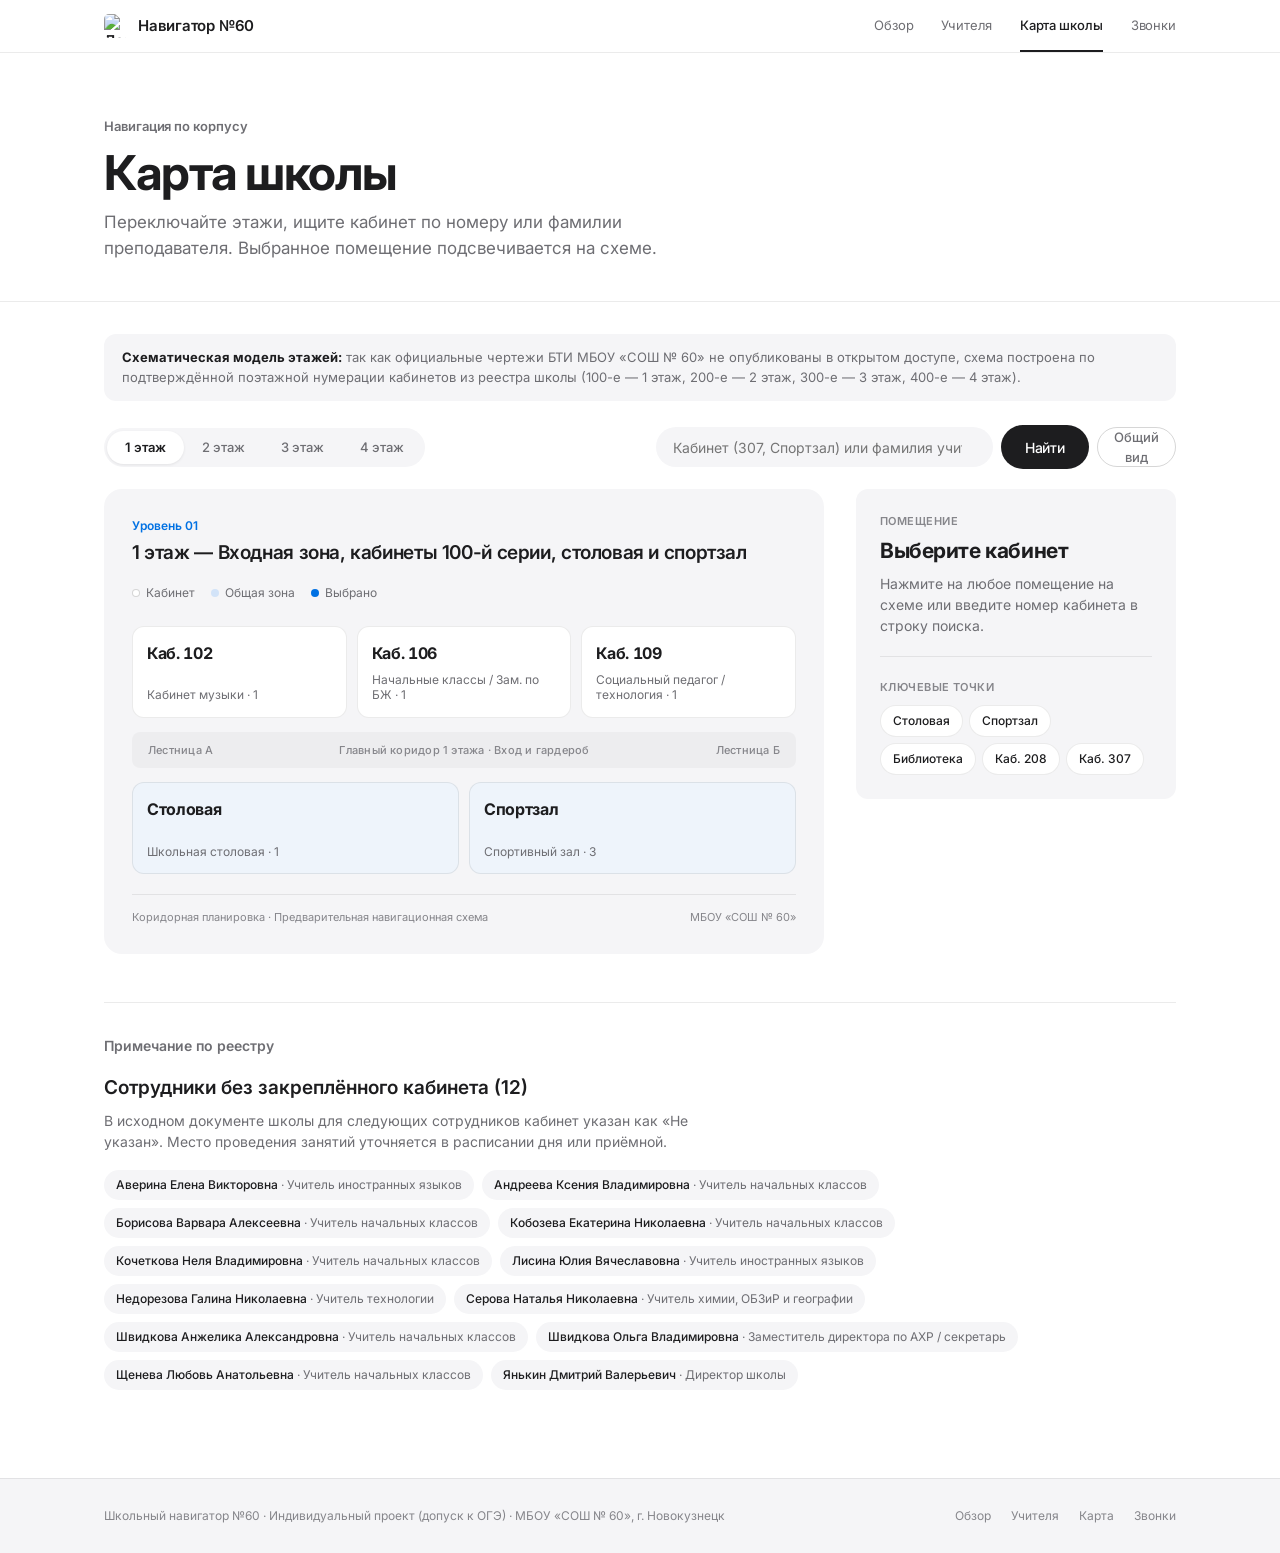
==== commit 752503e4: "Add files via upload" ====
--- a/map.html
+++ b/map.html
@@ -6,156 +6,151 @@
   <title>Карта школы — Школьный навигатор №60</title>
   <link rel="preconnect" href="https://fonts.googleapis.com">
   <link rel="preconnect" href="https://fonts.gstatic.com" crossorigin>
-  <link href="https://fonts.googleapis.com/css2?family=JetBrains+Mono:wght@400;500;700&family=Manrope:wght@400;500;600;700;800&display=swap" rel="stylesheet">
+  <link href="https://fonts.googleapis.com/css2?family=Inter:wght@400;500;600;700&display=swap" rel="stylesheet">
   <link rel="stylesheet" href="./style.css">
   <link rel="stylesheet" href="./responsive.css">
   <script src="./data.js" defer></script>
   <script src="./app.js" defer></script>
 </head>
 <body data-page="map">
-  <header class="site-header">
-    <div class="container header-inner">
-      <a href="./index.html" class="brand" aria-label="Школьный навигатор №60 — На главную">
-        <img src="./school-logo.png" alt="Эмблема Школьный навигатор №60" class="brand-logo" width="40" height="40">
-        <div class="brand-text">
-          <span class="brand-title">Школьный навигатор №60</span>
-          <span class="brand-sub">МБОУ «СОШ № 60» · Новокузнецк</span>
-        </div>
+  <header class="global-nav">
+    <div class="nav-container">
+      <a href="./index.html" class="nav-brand" aria-label="Школьный навигатор №60">
+        <img src="./school-logo.png" alt="Логотип Школьный навигатор №60" class="nav-logo" width="24" height="24">
+        <span>Навигатор №60</span>
       </a>
 
-      <button class="nav-toggle" id="navToggle" type="button" aria-expanded="false" aria-controls="mainNav" aria-label="Открыть меню">
-        <span class="nav-toggle-bar"></span>
-        <span class="nav-toggle-bar"></span>
-        <span class="nav-toggle-bar"></span>
+      <button class="nav-burger" id="navToggle" type="button" aria-expanded="false" aria-controls="mainNav" aria-label="Меню">
+        <span class="burger-line"></span>
+        <span class="burger-line"></span>
       </button>
 
-      <nav class="main-nav" id="mainNav" aria-label="Основная навигация">
-        <a href="./index.html" class="nav-link">Главная</a>
-        <a href="./teachers.html" class="nav-link">Учителя</a>
-        <a href="./map.html" class="nav-link is-active">Карта школы</a>
-        <a href="./schedule.html" class="nav-link">Расписание звонков</a>
+      <nav class="nav-links" id="mainNav" aria-label="Основная навигация">
+        <a href="./index.html" class="nav-item">Обзор</a>
+        <a href="./teachers.html" class="nav-item">Учителя</a>
+        <a href="./map.html" class="nav-item is-active">Карта школы</a>
+        <a href="./schedule.html" class="nav-item">Звонки</a>
       </nav>
     </div>
   </header>
 
   <main>
-    <section class="page-head">
-      <div class="container page-head-grid">
-        <div>
-          <span class="section-index">03 / АРХИТЕКТУРНАЯ НАВИГАЦИЯ</span>
-          <h1 class="page-title">Интерактивная карта школы</h1>
-        </div>
-        <p class="page-lead">
-          Переключайте этажи, ищите кабинет по номеру или по фамилии преподавателя. Выбранный кабинет подсвечивается на схеме с отображением закреплённых педагогов.
+    <section class="subpage-header">
+      <div class="container">
+        <p class="eyebrow">Навигация по корпусу</p>
+        <h1 class="subpage-title">Карта школы</h1>
+        <p class="subpage-lead">
+          Переключайте этажи, ищите кабинет по номеру или фамилии преподавателя. Выбранное помещение подсвечивается на схеме.
         </p>
       </div>
     </section>
 
-    <section class="map-section">
+    <section class="map-workspace-section">
       <div class="container">
-        <div class="disclaimer-banner" role="note">
-          <span class="mono-tag">СХЕМАТИЧЕСКАЯ МОДЕЛЬ</span>
-          <p>
-            Поскольку официальные поэтажные чертежи БТИ МБОУ «СОШ № 60» не опубликованы в открытом доступе, карта построена как <strong>предварительная интерактивная схема поэтажного зонирования</strong> на основе подтверждённых номеров кабинетов из документа школы (100-е — 1 этаж, 200-е — 2 этаж, 300-е — 3 этаж, 400-е — 4 этаж).
-          </p>
+        <!-- Сдержанное уведомление о схематическом статусе -->
+        <div class="subtle-note" role="note">
+          <strong>Схематическая модель этажей:</strong> так как официальные чертежи БТИ МБОУ «СОШ № 60» не опубликованы в открытом доступе, схема построена по подтверждённой поэтажной нумерации кабинетов из реестра школы (100-е — 1 этаж, 200-е — 2 этаж, 300-е — 3 этаж, 400-е — 4 этаж).
         </div>
 
-        <div class="map-controls">
-          <div class="floor-switcher" role="tablist" aria-label="Выбор этажа">
-            <button type="button" class="floor-btn is-active" data-floor="1" role="tab" aria-selected="true">1 этаж</button>
-            <button type="button" class="floor-btn" data-floor="2" role="tab" aria-selected="false">2 этаж</button>
-            <button type="button" class="floor-btn" data-floor="3" role="tab" aria-selected="false">3 этаж</button>
-            <button type="button" class="floor-btn" data-floor="4" role="tab" aria-selected="false">4 этаж</button>
+        <!-- Сегментированный переключатель этажей (Apple Segmented Control) + поиск -->
+        <div class="map-toolbar">
+          <div class="segmented-control" role="tablist" aria-label="Выбор этажа">
+            <button type="button" class="segment-btn is-active" data-floor="1" role="tab" aria-selected="true">1 этаж</button>
+            <button type="button" class="segment-btn" data-floor="2" role="tab" aria-selected="false">2 этаж</button>
+            <button type="button" class="segment-btn" data-floor="3" role="tab" aria-selected="false">3 этаж</button>
+            <button type="button" class="segment-btn" data-floor="4" role="tab" aria-selected="false">4 этаж</button>
           </div>
 
-          <div class="map-search-group">
-            <div class="map-search-box">
-              <label for="mapSearchInput" class="sr-only">Поиск кабинета или учителя</label>
-              <input
-                type="search"
-                id="mapSearchInput"
-                class="text-input"
-                placeholder="Номер кабинета (307, Спортзал) или фамилия учителя..."
-                autocomplete="off"
-              >
-              <button type="button" id="mapSearchBtn" class="btn btn-primary">Найти</button>
-            </div>
-            <button type="button" id="mapResetBtn" class="btn btn-ghost">Общий вид</button>
+          <div class="map-search-bar">
+            <label for="mapSearchInput" class="sr-only">Поиск кабинета или учителя</label>
+            <input
+              type="search"
+              id="mapSearchInput"
+              class="apple-input"
+              placeholder="Кабинет (307, Спортзал) или фамилия учителя..."
+              autocomplete="off"
+            >
+            <button type="button" id="mapSearchBtn" class="pill-btn pill-btn-dark">Найти</button>
+            <button type="button" id="mapResetBtn" class="quiet-btn">Общий вид</button>
           </div>
         </div>
 
-        <div id="mapFeedback" class="map-feedback" aria-live="polite" hidden></div>
+        <div id="mapFeedback" class="map-toast" aria-live="polite" hidden></div>
 
-        <div class="map-workspace">
-          <div class="blueprint-board" id="blueprintBoard">
-            <div class="blueprint-header">
+        <!-- Чистое рабочее пространство карты -->
+        <div class="map-stage-grid">
+          <div class="plan-surface">
+            <div class="plan-top-bar">
               <div>
-                <span class="mono-tag" id="floorCodeLabel">УРОВЕНЬ 01</span>
-                <h2 id="floorTitleLabel">1 этаж — Входная группа, начальная школа и инфраструктура</h2>
+                <span class="plan-level-tag" id="floorCodeLabel">Уровень 01</span>
+                <h2 class="plan-level-title" id="floorTitleLabel">1 этаж — Входная зона, начальная школа и инфраструктура</h2>
               </div>
-              <div class="legend-items">
-                <span class="legend-chip"><i class="dot dot-confirmed"></i> Подтверждён в списке</span>
-                <span class="legend-chip"><i class="dot dot-infra"></i> Общешкольная зона</span>
-                <span class="legend-chip"><i class="dot dot-active"></i> Выбрано</span>
+              <div class="plan-legend">
+                <span><i class="legend-dot is-room"></i> Кабинет</span>
+                <span><i class="legend-dot is-infra"></i> Общая зона</span>
+                <span><i class="legend-dot is-selected"></i> Выбрано</span>
               </div>
             </div>
 
-            <div class="floor-plan-canvas" id="floorPlanCanvas" role="region" aria-label="Схема этажа">
+            <div class="floor-canvas" id="floorPlanCanvas" role="region" aria-label="Схема этажа">
+              <!-- Генерируется из data.js в app.js -->
             </div>
 
-            <div class="blueprint-footer">
-              <span>Коридорная система · Лестничные марши обозначены схематически</span>
-              <span class="mono-tag">МБОУ «СОШ № 60» · НОВОКУЗНЕЦК</span>
+            <div class="plan-bottom-bar">
+              <span>Коридорная планировка · Предварительная навигационная схема</span>
+              <span>МБОУ «СОШ № 60»</span>
             </div>
           </div>
 
-          <aside class="room-inspector" id="roomInspector" aria-live="polite">
-            <span class="mono-tag">ИНФОРМАЦИЯ О ПОМЕЩЕНИИ</span>
-            <div id="roomInspectorBody" class="room-inspector-body">
-              <h3>Выберите кабинет на схеме</h3>
-              <p>
-                Нажмите на любое помещение на поэтажной схеме или воспользуйтесь поиском по номеру кабинета / фамилии педагога.
+          <!-- Минималистичная информационная панель помещения -->
+          <aside class="detail-sheet" id="roomInspector" aria-live="polite">
+            <div id="roomInspectorBody">
+              <p class="detail-eyebrow">Помещение</p>
+              <h3 class="detail-title">Выберите кабинет</h3>
+              <p class="detail-muted">
+                Нажмите на любое помещение на схеме или введите номер кабинета в строку поиска.
               </p>
-              <div class="quick-rooms">
-                <span class="field-label">Быстрый переход к ключевым зонам:</span>
-                <div class="quick-room-chips">
-                  <button type="button" class="chip-btn" data-jump-room="Столовая">Столовая (1 эт.)</button>
-                  <button type="button" class="chip-btn" data-jump-room="Спортзал">Спортзал (1 эт.)</button>
-                  <button type="button" class="chip-btn" data-jump-room="Библиотека">Библиотека (2 эт.)</button>
-                  <button type="button" class="chip-btn" data-jump-room="208">Каб. 208 (Физика)</button>
-                  <button type="button" class="chip-btn" data-jump-room="307">Каб. 307 (Завуч)</button>
+
+              <div class="quick-jump-group">
+                <span class="detail-eyebrow">Ключевые точки</span>
+                <div class="quick-pills">
+                  <button type="button" class="mini-pill" data-jump-room="Столовая">Столовая</button>
+                  <button type="button" class="mini-pill" data-jump-room="Спортзал">Спортзал</button>
+                  <button type="button" class="mini-pill" data-jump-room="Библиотека">Библиотека</button>
+                  <button type="button" class="mini-pill" data-jump-room="208">Каб. 208</button>
+                  <button type="button" class="mini-pill" data-jump-room="307">Каб. 307</button>
                 </div>
               </div>
             </div>
           </aside>
         </div>
 
-        <div class="unassigned-box">
-          <div class="unassigned-head">
-            <span class="mono-tag">СПРАВОЧНО</span>
-            <h3>Сотрудники без закреплённого номера кабинета в документе</h3>
+        <!-- Сотрудники без номера кабинета -->
+        <div class="unassigned-section">
+          <div class="unassigned-header">
+            <p class="eyebrow">Примечание по реестру</p>
+            <h3>Сотрудники без закреплённого кабинета (12)</h3>
+            <p>
+              В исходном документе школы для следующих сотрудников кабинет указан как «Не указан». Место проведения занятий уточняется в расписании дня или приёмной.
+            </p>
           </div>
-          <p class="unassigned-desc">
-            Для 12 сотрудников (включая директора школы и ряд учителей начальных классов и иностранных языков) в исходном документе кабинет указан как «Не указан». Уточнить место проведения урока можно в приёмной или по расписанию дня.
-          </p>
-          <div id="unassignedStaffList" class="unassigned-chips"></div>
+          <div id="unassignedStaffList" class="unassigned-grid"></div>
         </div>
       </div>
     </section>
   </main>
 
-  <footer class="site-footer">
+  <footer class="global-footer">
     <div class="container footer-inner">
-      <div class="footer-col">
-        <strong>Школьный навигатор №60</strong>
-        <p>Индивидуальный учебный проект (допуск к ОГЭ). МБОУ «СОШ № 60», г. Новокузнецк.</p>
+      <div class="footer-note">
+        Школьный навигатор №60 · Индивидуальный проект (допуск к ОГЭ) · МБОУ «СОШ № 60», г. Новокузнецк
       </div>
-      <div class="footer-links">
-        <a href="./index.html">Главная</a>
+      <nav class="footer-nav" aria-label="Навигация в подвале">
+        <a href="./index.html">Обзор</a>
         <a href="./teachers.html">Учителя</a>
-        <a href="./map.html">Карта школы</a>
-        <a href="./schedule.html">Расписание звонков</a>
-      </div>
+        <a href="./map.html">Карта</a>
+        <a href="./schedule.html">Звонки</a>
+      </nav>
     </div>
   </footer>
 </body>
--- a/style.css
+++ b/style.css
@@ -1,35 +1,34 @@
 /* ==========================================================================
-   ШКОЛЬНЫЙ НАВИГАТОР №60 — ДИЗАЙН-СИСТЕМА (ARCHITECTURAL WAYFINDING)
-   МБОУ «СОШ № 60» г. Новокузнецка
+   ШКОЛЬНЫЙ НАВИГАТОР №60 — PREMIUM MINIMALISM DESIGN SYSTEM
+   МБОУ «СОШ № 60», г. Новокузнецк
    ========================================================================== */
 
 :root {
-  --bg-canvas: #F6F5F0;
-  --bg-surface: #FFFFFF;
-  --bg-subtle: #ECEAE2;
-  --bg-ink: #14171A;
-
-  --text-primary: #14171A;
-  --text-secondary: #4D555E;
-  --text-muted: #727B85;
-  --text-inverse: #FFFFFF;
-
-  --accent-signal: #C84B31;
-  --accent-signal-hover: #A93B24;
-  --accent-navy: #1B365D;
-  --accent-navy-soft: #E8EEF5;
-  --accent-olive: #2E6F40;
-  --accent-olive-soft: #E7F3EA;
-
-  --border-color: #D5D2C8;
-  --border-strong: #14171A;
-
-  --font-sans: 'Manrope', -apple-system, BlinkMacSystemFont, 'Segoe UI', sans-serif;
-  --font-mono: 'JetBrains Mono', ui-monospace, SFMono-Regular, Menlo, monospace;
-
-  --radius-xs: 2px;
-  --radius-sm: 4px;
-  --container-max: 1320px;
+  --bg-page: #FFFFFF;
+  --bg-secondary: #F5F5F7;
+  --bg-tertiary: #E8E8ED;
+
+  --text-primary: #1D1D1F;
+  --text-secondary: #6E6E73;
+  --text-tertiary: #86868B;
+
+  --accent-blue: #0071E3;
+  --accent-blue-hover: #0077ED;
+  --accent-blue-tint: rgba(0, 113, 227, 0.08);
+  --accent-green: #248A3D;
+  --accent-green-tint: rgba(36, 138, 61, 0.1);
+
+  --hairline: rgba(0, 0, 0, 0.08);
+  --hairline-strong: rgba(0, 0, 0, 0.16);
+
+  --font-sans: 'Inter', -apple-system, BlinkMacSystemFont, 'SF Pro Display', 'Segoe UI', Roboto, sans-serif;
+  --container-width: 1120px;
+  --radius-sm: 8px;
+  --radius-md: 12px;
+  --radius-lg: 18px;
+  --radius-pill: 980px;
+
+  --ease-apple: cubic-bezier(0.25, 0.1, 0.25, 1);
 }
 
 *,
@@ -40,16 +39,18 @@
 
 html {
   scroll-behavior: smooth;
-  -webkit-text-size-adjust: 100%;
+  -webkit-font-smoothing: antialiased;
+  -moz-osx-font-smoothing: grayscale;
+  text-rendering: optimizeLegibility;
 }
 
 body {
   margin: 0;
   font-family: var(--font-sans);
   font-size: 16px;
-  line-height: 1.55;
-  color: var(--text-primary);
-  background-color: var(--bg-canvas);
+  line-height: 1.5;
+  color: var(--text-primary);
+  background-color: var(--bg-page);
   overflow-x: hidden;
   display: flex;
   flex-direction: column;
@@ -76,6 +77,10 @@
 select {
   font: inherit;
   color: inherit;
+}
+
+.tabular {
+  font-variant-numeric: tabular-nums;
 }
 
 .sr-only {
@@ -91,1287 +96,1165 @@
 
 .container {
   width: 100%;
-  max-width: var(--container-max);
+  max-width: var(--container-width);
   margin: 0 auto;
-  padding: 0 28px;
-}
-
-.mono-tag {
-  display: inline-block;
-  font-family: var(--font-mono);
-  font-size: 11px;
-  font-weight: 700;
-  letter-spacing: 0.08em;
-  text-transform: uppercase;
-  color: var(--text-secondary);
-}
-
-.mono-divider {
-  font-family: var(--font-mono);
-  font-size: 11px;
-  color: var(--text-muted);
-  margin: 0 8px;
-}
-
-.section-index {
-  display: inline-block;
-  font-family: var(--font-mono);
-  font-size: 12px;
-  font-weight: 700;
-  letter-spacing: 0.06em;
-  color: var(--accent-signal);
-  margin-bottom: 12px;
-}
-
-.btn {
-  display: inline-flex;
-  align-items: center;
-  justify-content: center;
-  gap: 8px;
-  padding: 13px 22px;
-  font-size: 14px;
-  font-weight: 700;
-  letter-spacing: 0.01em;
-  border-radius: var(--radius-sm);
-  border: 1px solid transparent;
-  cursor: pointer;
-  transition: background-color 0.16s ease, color 0.16s ease, border-color 0.16s ease;
-}
-
-.btn-primary {
-  background-color: var(--accent-signal);
-  color: var(--text-inverse);
-  border-color: var(--accent-signal);
-}
-
-.btn-primary:hover {
-  background-color: var(--accent-signal-hover);
-  border-color: var(--accent-signal-hover);
-}
-
-.btn-secondary {
-  background-color: var(--accent-navy);
-  color: var(--text-inverse);
-  border-color: var(--accent-navy);
-}
-
-.btn-secondary:hover {
-  background-color: #132744;
-  border-color: #132744;
-}
-
-.btn-ghost {
-  background-color: var(--bg-surface);
-  color: var(--text-primary);
-  border-color: var(--border-color);
-}
-
-.btn-ghost:hover {
-  border-color: var(--border-strong);
-  background-color: var(--bg-subtle);
-}
-
-.site-header {
+  padding: 0 24px;
+}
+
+/* ==========================================================================
+   ГЛОБАЛЬНАЯ НАВИГАЦИЯ (ЛЁГКАЯ, ВОЗДУШНАЯ, ЕДИНАЯ)
+   ========================================================================== */
+.global-nav {
   position: sticky;
   top: 0;
   z-index: 100;
-  background-color: var(--bg-surface);
-  border-bottom: 1px solid var(--border-color);
-}
-
-.header-inner {
+  background-color: rgba(255, 255, 255, 0.86);
+  backdrop-filter: saturate(180%) blur(20px);
+  -webkit-backdrop-filter: saturate(180%) blur(20px);
+  border-bottom: 1px solid var(--hairline);
+}
+
+.nav-container {
+  max-width: var(--container-width);
+  margin: 0 auto;
+  padding: 0 24px;
+  height: 52px;
   display: flex;
   align-items: center;
   justify-content: space-between;
-  min-height: 72px;
-  gap: 24px;
-}
-
-.brand {
-  display: flex;
-  align-items: center;
-  gap: 12px;
-}
-
-.brand-logo {
-  width: 40px;
-  height: 40px;
+}
+
+.nav-brand {
+  display: inline-flex;
+  align-items: center;
+  gap: 10px;
+  font-size: 15px;
+  font-weight: 600;
+  letter-spacing: -0.015em;
+  color: var(--text-primary);
+  transition: opacity 0.2s var(--ease-apple);
+}
+
+.nav-brand:hover {
+  opacity: 0.72;
+}
+
+.nav-logo {
+  width: 24px;
+  height: 24px;
+  border-radius: 5px;
   object-fit: cover;
-  border: 1px solid var(--border-color);
-  border-radius: var(--radius-xs);
-}
-
-.brand-text {
-  display: flex;
-  flex-direction: column;
-}
-
-.brand-title {
-  font-size: 16px;
-  font-weight: 800;
-  line-height: 1.2;
-  letter-spacing: -0.01em;
-}
-
-.brand-sub {
-  font-family: var(--font-mono);
-  font-size: 11px;
-  color: var(--text-secondary);
-}
-
-.main-nav {
-  display: flex;
-  align-items: center;
-  gap: 6px;
-}
-
-.nav-link {
+}
+
+.nav-links {
+  display: flex;
+  align-items: center;
+  gap: 28px;
+}
+
+.nav-item {
   position: relative;
-  padding: 10px 16px;
-  font-size: 14px;
-  font-weight: 600;
-  color: var(--text-secondary);
-  border-radius: var(--radius-sm);
-  transition: color 0.15s ease, background-color 0.15s ease;
-}
-
-.nav-link:hover {
-  color: var(--text-primary);
-  background-color: var(--bg-canvas);
-}
-
-.nav-link.is-active {
-  color: var(--text-primary);
-  background-color: var(--bg-subtle);
-  font-weight: 700;
-}
-
-.nav-link.is-active::after {
+  font-size: 13px;
+  font-weight: 400;
+  letter-spacing: -0.008em;
+  color: var(--text-secondary);
+  padding: 16px 0;
+  transition: color 0.2s var(--ease-apple);
+}
+
+.nav-item:hover {
+  color: var(--text-primary);
+}
+
+.nav-item.is-active {
+  color: var(--text-primary);
+  font-weight: 500;
+}
+
+.nav-item.is-active::after {
   content: '';
   position: absolute;
-  left: 16px;
-  right: 16px;
+  left: 0;
+  right: 0;
   bottom: 0;
-  height: 2px;
-  background-color: var(--accent-signal);
-}
-
-.nav-toggle {
+  height: 1.5px;
+  background-color: var(--text-primary);
+}
+
+.nav-burger {
   display: none;
   flex-direction: column;
   justify-content: center;
+  align-items: center;
   gap: 5px;
-  width: 42px;
-  height: 42px;
-  padding: 8px;
-  background: var(--bg-canvas);
-  border: 1px solid var(--border-color);
-  border-radius: var(--radius-sm);
+  width: 36px;
+  height: 36px;
+  padding: 0;
+  background: transparent;
+  border: none;
   cursor: pointer;
 }
 
-.nav-toggle-bar {
-  display: block;
+.burger-line {
+  width: 18px;
+  height: 1.5px;
+  background-color: var(--text-primary);
+  transition: transform 0.25s var(--ease-apple);
+}
+
+/* ==========================================================================
+   ТИПОГРАФИКА И ЭЛЕМЕНТЫ ДЕЙСТВИЯ
+   ========================================================================== */
+.eyebrow {
+  margin: 0 0 10px;
+  font-size: 13px;
+  font-weight: 600;
+  letter-spacing: -0.005em;
+  color: var(--text-secondary);
+}
+
+.display-title {
+  margin: 0 0 18px;
+  font-size: clamp(38px, 5.2vw, 64px);
+  font-weight: 700;
+  line-height: 1.06;
+  letter-spacing: -0.035em;
+  color: var(--text-primary);
+}
+
+.display-subtitle {
+  margin: 0 auto 30px;
+  max-width: 600px;
+  font-size: clamp(17px, 2vw, 21px);
+  font-weight: 400;
+  line-height: 1.45;
+  letter-spacing: -0.015em;
+  color: var(--text-secondary);
+}
+
+.section-headline {
+  margin: 0 0 18px;
+  font-size: clamp(28px, 3.6vw, 42px);
+  font-weight: 700;
+  line-height: 1.12;
+  letter-spacing: -0.028em;
+}
+
+.pill-btn {
+  display: inline-flex;
+  align-items: center;
+  justify-content: center;
+  height: 44px;
+  padding: 0 24px;
+  font-size: 14px;
+  font-weight: 500;
+  letter-spacing: -0.01em;
+  border-radius: var(--radius-pill);
+  border: none;
+  cursor: pointer;
+  transition: background-color 0.2s var(--ease-apple), transform 0.2s var(--ease-apple);
+}
+
+.pill-btn-dark {
+  background-color: var(--text-primary);
+  color: #FFFFFF;
+}
+
+.pill-btn-dark:hover {
+  background-color: #333336;
+}
+
+.text-link {
+  display: inline-flex;
+  align-items: center;
+  gap: 5px;
+  font-size: 16px;
+  font-weight: 500;
+  letter-spacing: -0.01em;
+  color: var(--accent-blue);
+  transition: opacity 0.2s var(--ease-apple);
+}
+
+.text-link:hover {
+  text-decoration: underline;
+}
+
+.text-link-sm {
+  font-size: 14px;
+}
+
+.quiet-btn {
+  height: 40px;
+  padding: 0 16px;
+  font-size: 13px;
+  font-weight: 500;
+  color: var(--text-secondary);
+  background-color: transparent;
+  border: 1px solid var(--hairline-strong);
+  border-radius: var(--radius-pill);
+  cursor: pointer;
+  transition: color 0.2s var(--ease-apple), border-color 0.2s var(--ease-apple);
+}
+
+.quiet-btn:hover {
+  color: var(--text-primary);
+  border-color: var(--text-primary);
+}
+
+/* ==========================================================================
+   ГЛАВНАЯ СТРАНИЦА
+   ========================================================================== */
+.hero-stage {
+  padding: 76px 0 64px;
+  text-align: center;
+}
+
+.hero-header-block {
+  max-width: 780px;
+  margin-bottom: 48px;
+}
+
+.hero-cta-row {
+  display: inline-flex;
+  align-items: center;
+  justify-content: center;
+  gap: 24px;
+  flex-wrap: wrap;
+}
+
+.cinema-frame {
+  margin: 0;
+}
+
+.cinema-image {
   width: 100%;
-  height: 2px;
-  background-color: var(--text-primary);
-}
-
-.editorial-hero {
-  padding: 56px 0 48px;
-  border-bottom: 1px solid var(--border-color);
-}
-
-.hero-grid {
+  aspect-ratio: 16 / 9;
+  object-fit: cover;
+  border-radius: var(--radius-lg);
+  background-color: var(--bg-secondary);
+}
+
+.image-caption {
+  display: flex;
+  justify-content: space-between;
+  align-items: center;
+  gap: 12px;
+  padding-top: 12px;
+  font-size: 12px;
+  color: var(--text-tertiary);
+}
+
+/* Полоса живого статуса */
+.live-ticker-section {
+  background-color: var(--bg-secondary);
+  border-top: 1px solid var(--hairline);
+  border-bottom: 1px solid var(--hairline);
+}
+
+.ticker-inner {
+  min-height: 52px;
+  display: flex;
+  align-items: center;
+  justify-content: space-between;
+  gap: 16px;
+  padding-top: 10px;
+  padding-bottom: 10px;
+}
+
+.ticker-status {
+  display: flex;
+  align-items: center;
+  gap: 10px;
+  font-size: 13px;
+  font-weight: 500;
+  color: var(--text-primary);
+  font-variant-numeric: tabular-nums;
+}
+
+.live-indicator {
+  width: 7px;
+  height: 7px;
+  border-radius: 50%;
+  background-color: var(--accent-green);
+  flex-shrink: 0;
+}
+
+/* Редакционная секция */
+.editorial-section {
+  padding: 96px 0;
+}
+
+.editorial-split {
   display: grid;
-  grid-template-columns: 1.05fr 0.95fr;
-  gap: 48px;
-  align-items: start;
-}
-
-.meta-strip {
-  margin-bottom: 18px;
-}
-
-.hero-title {
-  margin: 0 0 20px;
-  font-size: clamp(34px, 4.4vw, 56px);
-  font-weight: 800;
-  line-height: 1.06;
-  letter-spacing: -0.03em;
-  color: var(--text-primary);
-}
-
-.hero-lead {
-  margin: 0 0 28px;
-  font-size: 17px;
-  line-height: 1.65;
-  color: var(--text-secondary);
-  max-width: 58ch;
-}
-
-.hero-actions {
-  display: flex;
-  flex-wrap: wrap;
-  gap: 12px;
-  margin-bottom: 36px;
-}
-
-.hero-metrics {
-  display: grid;
-  grid-template-columns: repeat(3, 1fr);
+  grid-template-columns: 0.9fr 1.1fr;
+  gap: 64px;
+  align-items: center;
+}
+
+.body-large {
+  margin: 0 0 16px;
+  font-size: 19px;
+  line-height: 1.5;
+  letter-spacing: -0.012em;
+  color: var(--text-primary);
+}
+
+.body-muted {
   margin: 0;
-  border-top: 1px solid var(--border-strong);
-  border-bottom: 1px solid var(--border-color);
-  background-color: var(--bg-surface);
-}
-
-.metric-item {
-  padding: 16px 18px;
-  border-right: 1px solid var(--border-color);
-}
-
-.metric-item:last-child {
-  border-right: none;
-}
-
-.metric-item dt {
-  font-size: 12px;
-  color: var(--text-secondary);
-  margin-bottom: 6px;
-}
-
-.metric-item dd {
+  font-size: 16px;
+  line-height: 1.6;
+  color: var(--text-secondary);
+}
+
+.clean-figure {
   margin: 0;
-  font-family: var(--font-mono);
-  font-size: 28px;
-  font-weight: 700;
-  line-height: 1;
-  color: var(--accent-navy);
-}
-
-.architectural-frame,
-.secondary-frame {
-  margin: 0;
-  background-color: var(--bg-surface);
-  border: 1px solid var(--border-color);
-  padding: 12px;
-}
-
-.hero-photo {
+}
+
+.editorial-photo {
   width: 100%;
   aspect-ratio: 16 / 10;
   object-fit: cover;
-}
-
-.interior-photo {
-  width: 100%;
-  aspect-ratio: 16 / 10;
-  object-fit: cover;
-}
-
-.frame-caption {
-  display: flex;
-  align-items: baseline;
+  border-radius: var(--radius-md);
+  background-color: var(--bg-secondary);
+}
+
+/* Индекс трёх функций (типографические строки без громоздких карточек) */
+.index-section {
+  padding: 88px 0;
+  background-color: var(--bg-secondary);
+}
+
+.index-header {
+  margin-bottom: 40px;
+}
+
+.feature-list {
+  border-top: 1px solid var(--hairline-strong);
+}
+
+.feature-row {
+  display: grid;
+  grid-template-columns: 160px 1fr auto;
+  align-items: center;
+  gap: 32px;
+  padding: 32px 0;
+  border-bottom: 1px solid var(--hairline-strong);
+  transition: opacity 0.2s var(--ease-apple);
+}
+
+.feature-row:hover {
+  opacity: 0.72;
+}
+
+.feature-meta {
+  font-size: 13px;
+  font-weight: 500;
+  color: var(--text-tertiary);
+}
+
+.feature-title {
+  margin: 0 0 6px;
+  font-size: 22px;
+  font-weight: 600;
+  letter-spacing: -0.02em;
+}
+
+.feature-desc {
+  margin: 0;
+  font-size: 15px;
+  color: var(--text-secondary);
+  max-width: 62ch;
+}
+
+.feature-action {
+  font-size: 15px;
+  font-weight: 500;
+  color: var(--accent-blue);
+  white-space: nowrap;
+}
+
+/* Факты об учреждении */
+.facts-section {
+  padding: 72px 0 88px;
+}
+
+.facts-columns {
+  display: grid;
+  grid-template-columns: 1fr 1fr;
+  gap: 56px;
+}
+
+.fact-heading {
+  margin: 0 0 12px;
+  font-size: 20px;
+  font-weight: 600;
+  letter-spacing: -0.02em;
+}
+
+.fact-text {
+  margin: 0 0 10px;
+  font-size: 14px;
+  line-height: 1.6;
+  color: var(--text-secondary);
+}
+
+/* ==========================================================================
+   ШАПКА ВНУТРЕННИХ СТРАНИЦ
+   ========================================================================== */
+.subpage-header {
+  padding: 64px 0 40px;
+  border-bottom: 1px solid var(--hairline);
+}
+
+.subpage-title {
+  margin: 0 0 12px;
+  font-size: clamp(32px, 4.2vw, 48px);
+  font-weight: 700;
+  line-height: 1.08;
+  letter-spacing: -0.03em;
+}
+
+.subpage-lead {
+  margin: 0;
+  max-width: 640px;
+  font-size: 17px;
+  line-height: 1.5;
+  color: var(--text-secondary);
+}
+
+/* ==========================================================================
+   СТРАНИЦА 2: КАТАЛОГ УЧИТЕЛЕЙ
+   ========================================================================== */
+.catalog-section {
+  padding: 36px 0 88px;
+}
+
+.search-toolbar {
+  display: flex;
+  flex-wrap: wrap;
+  align-items: center;
   justify-content: space-between;
   gap: 12px;
-  padding-top: 10px;
+  margin-bottom: 18px;
+}
+
+.search-input-wrap {
+  flex: 1;
+  min-width: 280px;
+}
+
+.apple-input,
+.apple-select {
+  height: 40px;
+  padding: 0 16px;
+  font-size: 14px;
+  color: var(--text-primary);
+  background-color: var(--bg-secondary);
+  border: 1px solid transparent;
+  border-radius: var(--radius-pill);
+  transition: background-color 0.2s var(--ease-apple), border-color 0.2s var(--ease-apple);
+}
+
+.apple-input {
+  width: 100%;
+}
+
+.apple-input:focus,
+.apple-select:focus {
+  outline: none;
+  background-color: var(--bg-page);
+  border-color: var(--accent-blue);
+}
+
+.filter-controls {
+  display: flex;
+  flex-wrap: wrap;
+  align-items: center;
+  gap: 10px;
+}
+
+.catalog-status-bar {
+  display: flex;
+  justify-content: space-between;
+  align-items: center;
+  gap: 12px;
+  padding-bottom: 16px;
   font-size: 12px;
-  color: var(--text-secondary);
-}
-
-.status-ribbon {
-  background-color: var(--bg-ink);
-  color: var(--text-inverse);
-  border-bottom: 1px solid var(--border-strong);
-}
-
-.status-ribbon-inner {
-  display: flex;
-  align-items: center;
-  justify-content: space-between;
-  gap: 20px;
-  padding-top: 14px;
-  padding-bottom: 14px;
-}
-
-.status-label {
-  display: flex;
-  align-items: center;
-  gap: 10px;
-}
-
-.status-label .mono-tag {
-  color: #D2D7DD;
-}
-
-.status-dot {
-  width: 8px;
-  height: 8px;
-  border-radius: 50%;
-  background-color: var(--accent-signal);
-}
-
-.status-value {
-  font-family: var(--font-mono);
+  color: var(--text-tertiary);
+}
+
+.status-counter {
+  font-weight: 600;
+  color: var(--text-secondary);
+}
+
+.catalog-layout {
+  display: grid;
+  grid-template-columns: 1fr 320px;
+  gap: 40px;
+  align-items: start;
+}
+
+.directory-head {
+  display: grid;
+  grid-template-columns: 1.1fr 1.2fr 110px 95px;
+  gap: 16px;
+  padding: 12px 14px;
+  font-size: 12px;
+  font-weight: 600;
+  color: var(--text-tertiary);
+  border-bottom: 1px solid var(--hairline-strong);
+}
+
+.directory-rows {
+  display: flex;
+  flex-direction: column;
+}
+
+.directory-item {
+  display: grid;
+  grid-template-columns: 1.1fr 1.2fr 110px 95px;
+  align-items: center;
+  gap: 16px;
+  padding: 16px 14px;
+  border-bottom: 1px solid var(--hairline);
+  border-radius: var(--radius-sm);
+  cursor: pointer;
+  transition: background-color 0.16s var(--ease-apple);
+}
+
+.directory-item:hover {
+  background-color: var(--bg-secondary);
+}
+
+.directory-item.is-selected {
+  background-color: var(--accent-blue-tint);
+}
+
+.dir-name {
+  font-size: 15px;
+  font-weight: 600;
+  letter-spacing: -0.01em;
+}
+
+.dir-role {
+  font-size: 14px;
+  color: var(--text-secondary);
+}
+
+.dir-room {
   font-size: 13px;
-  color: #FFFFFF;
-}
-
-.status-link {
+  font-weight: 600;
+  font-variant-numeric: tabular-nums;
+}
+
+.dir-room.is-empty {
+  font-weight: 400;
+  color: var(--text-tertiary);
+}
+
+.dir-link {
   font-size: 13px;
+  font-weight: 500;
+  color: var(--accent-blue);
+  text-align: right;
+  white-space: nowrap;
+}
+
+.dir-link:hover {
+  text-decoration: underline;
+}
+
+.empty-view {
+  padding: 64px 20px;
+  text-align: center;
+}
+
+.empty-view h3 {
+  margin: 0 0 8px;
+  font-size: 20px;
+}
+
+.empty-view p {
+  margin: 0 0 20px;
+  color: var(--text-secondary);
+}
+
+/* Боковой лист деталей */
+.detail-sheet {
+  position: sticky;
+  top: 76px;
+  padding: 24px;
+  background-color: var(--bg-secondary);
+  border-radius: var(--radius-md);
+}
+
+.detail-eyebrow {
+  margin: 0 0 8px;
+  font-size: 11px;
+  font-weight: 600;
+  text-transform: uppercase;
+  letter-spacing: 0.04em;
+  color: var(--text-tertiary);
+}
+
+.detail-title {
+  margin: 0 0 10px;
+  font-size: 21px;
   font-weight: 700;
-  color: #F3B3A6;
-  white-space: nowrap;
-}
-
-.status-link:hover {
-  text-decoration: underline;
-}
-
-.section-problem {
-  padding: 64px 0;
-  border-bottom: 1px solid var(--border-color);
-}
-
-.problem-grid {
-  display: grid;
-  grid-template-columns: 0.85fr 1.15fr;
-  gap: 56px;
-  align-items: start;
-}
-
-.section-title {
-  margin: 0 0 24px;
-  font-size: clamp(26px, 3vw, 36px);
-  font-weight: 800;
-  line-height: 1.15;
+  line-height: 1.2;
   letter-spacing: -0.02em;
 }
 
-.manifesto-block {
-  padding-bottom: 24px;
-  margin-bottom: 24px;
-  border-bottom: 1px solid var(--border-color);
-}
-
-.manifesto-block h3 {
-  margin: 0 0 8px;
-  font-size: 18px;
-  font-weight: 700;
-}
-
-.manifesto-block p {
-  margin: 0;
-  color: var(--text-secondary);
-}
-
-.directory-index {
-  display: flex;
-  flex-direction: column;
-  background-color: var(--bg-surface);
-  border: 1px solid var(--border-color);
-}
-
-.index-row {
-  display: grid;
-  grid-template-columns: 52px 1fr 28px;
-  align-items: center;
-  gap: 16px;
-  padding: 20px 22px;
-  border-bottom: 1px solid var(--border-color);
-  transition: background-color 0.15s ease;
-}
-
-.index-row:last-child {
-  border-bottom: none;
-}
-
-.index-row:hover {
-  background-color: var(--bg-subtle);
-}
-
-.index-num {
-  font-family: var(--font-mono);
-  font-size: 15px;
-  font-weight: 700;
-  color: var(--accent-signal);
-}
-
-.index-body {
-  display: flex;
-  flex-direction: column;
-  gap: 4px;
-}
-
-.index-body strong {
-  font-size: 16px;
-  font-weight: 700;
-}
-
-.index-body span {
-  font-size: 13px;
-  color: var(--text-secondary);
-}
-
-.index-arrow {
-  font-family: var(--font-mono);
-  font-weight: 700;
-  color: var(--accent-navy);
-}
-
-.section-facts {
-  padding: 48px 0 64px;
-}
-
-.facts-grid {
-  display: grid;
-  grid-template-columns: 1fr 1fr;
-  gap: 24px;
-}
-
-.fact-box {
-  background-color: var(--bg-surface);
-  border: 1px solid var(--border-color);
-  padding: 28px;
-}
-
-.fact-box-muted {
-  background-color: var(--bg-subtle);
-}
-
-.fact-box h3 {
-  margin: 8px 0 14px;
-  font-size: 20px;
-  font-weight: 800;
-}
-
-.fact-box p {
+.detail-muted {
   margin: 0;
   font-size: 14px;
-  color: var(--text-secondary);
-}
-
-.fact-list {
-  margin: 0;
-  padding-left: 18px;
+  line-height: 1.5;
+  color: var(--text-secondary);
+}
+
+.detail-specs {
+  margin: 18px 0;
+  padding: 16px 0;
+  border-top: 1px solid var(--hairline);
+  border-bottom: 1px solid var(--hairline);
+  display: flex;
+  flex-direction: column;
+  gap: 12px;
+}
+
+.spec-block span {
+  display: block;
+  font-size: 11px;
+  color: var(--text-tertiary);
+  margin-bottom: 2px;
+}
+
+.spec-block strong {
+  font-size: 14px;
+  font-weight: 600;
+}
+
+.detail-cta-stack {
   display: flex;
   flex-direction: column;
   gap: 8px;
-  font-size: 14px;
-  color: var(--text-secondary);
-}
-
-.fact-list a {
-  color: var(--accent-navy);
-  text-decoration: underline;
-}
-
-.page-head {
-  padding: 40px 0 32px;
-  background-color: var(--bg-surface);
-  border-bottom: 1px solid var(--border-color);
-}
-
-.page-head-grid {
-  display: grid;
-  grid-template-columns: 1fr 1fr;
-  gap: 32px;
-  align-items: end;
-}
-
-.page-title {
-  margin: 0;
-  font-size: clamp(28px, 3.6vw, 44px);
-  font-weight: 800;
-  line-height: 1.1;
-  letter-spacing: -0.025em;
-}
-
-.page-lead {
-  margin: 0;
-  font-size: 15px;
-  color: var(--text-secondary);
-}
-
-.directory-section {
-  padding: 32px 0 64px;
-}
-
-.filter-bar {
-  display: grid;
-  grid-template-columns: 1.5fr 1fr 1fr auto;
-  gap: 16px;
-  align-items: end;
-  background-color: var(--bg-surface);
-  border: 1px solid var(--border-color);
-  padding: 20px;
-  margin-bottom: 16px;
-}
-
-.filter-field {
-  display: flex;
-  flex-direction: column;
-  gap: 6px;
-}
-
-.field-label {
-  font-family: var(--font-mono);
-  font-size: 11px;
-  font-weight: 700;
-  text-transform: uppercase;
-  letter-spacing: 0.04em;
-  color: var(--text-secondary);
-}
-
-.text-input,
-.select-input {
-  width: 100%;
-  height: 44px;
-  padding: 0 14px;
-  background-color: var(--bg-canvas);
-  border: 1px solid var(--border-color);
-  border-radius: var(--radius-sm);
-  font-size: 14px;
-  transition: border-color 0.15s ease, background-color 0.15s ease;
-}
-
-.text-input:focus,
-.select-input:focus {
-  outline: none;
-  border-color: var(--accent-navy);
-  background-color: var(--bg-surface);
-}
-
-.results-meta {
-  display: flex;
+}
+
+/* ==========================================================================
+   СТРАНИЦА 3: КАРТА ШКОЛЫ (APPLE-STYLE ARCHITECTURAL TOOL)
+   ========================================================================== */
+.map-workspace-section {
+  padding: 32px 0 88px;
+}
+
+.subtle-note {
+  padding: 14px 18px;
+  margin-bottom: 24px;
+  font-size: 13px;
+  line-height: 1.5;
+  color: var(--text-secondary);
+  background-color: var(--bg-secondary);
+  border-radius: var(--radius-md);
+}
+
+.subtle-note strong {
+  color: var(--text-primary);
+}
+
+.map-toolbar {
+  display: flex;
+  flex-wrap: wrap;
   align-items: center;
   justify-content: space-between;
   gap: 16px;
-  margin-bottom: 16px;
+  margin-bottom: 20px;
+}
+
+/* Apple Segmented Control */
+.segmented-control {
+  display: inline-flex;
+  padding: 3px;
+  background-color: var(--bg-secondary);
+  border-radius: var(--radius-pill);
+}
+
+.segment-btn {
+  padding: 7px 18px;
   font-size: 13px;
-}
-
-.count-badge {
-  font-family: var(--font-mono);
-  font-weight: 700;
-  color: var(--accent-navy);
-}
-
-.meta-hint {
-  color: var(--text-muted);
-}
-
-.directory-workspace {
-  display: grid;
-  grid-template-columns: 1fr 340px;
-  gap: 24px;
-  align-items: start;
-}
-
-.table-wrapper {
-  background-color: var(--bg-surface);
-  border: 1px solid var(--border-color);
-  overflow-x: auto;
-}
-
-.staff-table {
-  width: 100%;
-  border-collapse: collapse;
-  text-align: left;
-}
-
-.staff-table th {
-  padding: 14px 16px;
-  font-family: var(--font-mono);
-  font-size: 11px;
-  font-weight: 700;
-  text-transform: uppercase;
-  letter-spacing: 0.05em;
-  color: var(--text-secondary);
-  background-color: var(--bg-subtle);
-  border-bottom: 1px solid var(--border-strong);
-}
-
-.staff-table td {
-  padding: 14px 16px;
-  border-bottom: 1px solid var(--border-color);
-  font-size: 14px;
-  vertical-align: middle;
-}
-
-.staff-table tbody tr {
+  font-weight: 500;
+  color: var(--text-secondary);
+  background: transparent;
+  border: none;
+  border-radius: var(--radius-pill);
   cursor: pointer;
-  transition: background-color 0.12s ease;
-}
-
-.staff-table tbody tr:hover {
-  background-color: var(--bg-canvas);
-}
-
-.staff-table tbody tr.is-selected {
-  background-color: var(--accent-navy-soft);
-}
-
-.col-num {
-  width: 48px;
-  font-family: var(--font-mono);
-  font-size: 12px;
-  color: var(--text-muted);
-}
-
-.col-name {
-  font-weight: 700;
-}
-
-.room-pill {
-  display: inline-block;
-  padding: 3px 9px;
-  font-family: var(--font-mono);
-  font-size: 12px;
-  font-weight: 700;
-  background-color: var(--bg-subtle);
-  border: 1px solid var(--border-color);
-  border-radius: var(--radius-xs);
-}
-
-.room-pill.is-unknown {
-  font-weight: 400;
-  color: var(--text-muted);
-  background-color: transparent;
-}
-
-.map-jump-link {
-  display: inline-flex;
-  align-items: center;
-  gap: 4px;
-  padding: 6px 10px;
-  font-size: 12px;
-  font-weight: 700;
-  color: var(--accent-signal);
-  border: 1px solid var(--accent-signal);
-  border-radius: var(--radius-xs);
-  white-space: nowrap;
-}
-
-.map-jump-link:hover {
-  background-color: var(--accent-signal);
-  color: var(--text-inverse);
-}
-
-.empty-state {
-  padding: 48px 24px;
-  text-align: center;
-}
-
-.empty-state h3 {
-  margin: 10px 0 8px;
-}
-
-.empty-state p {
-  margin: 0 0 20px;
-  color: var(--text-secondary);
-}
-
-.inspector-panel {
-  position: sticky;
-  top: 92px;
-  background-color: var(--bg-surface);
-  border: 1px solid var(--border-strong);
-  padding: 22px;
-}
-
-.inspector-content {
-  margin-top: 12px;
-}
-
-.inspector-placeholder {
-  margin: 0;
-  font-size: 14px;
-  color: var(--text-secondary);
-}
-
-.inspector-name {
-  margin: 0 0 10px;
-  font-size: 20px;
-  font-weight: 800;
-  line-height: 1.25;
-}
-
-.inspector-meta {
-  display: flex;
-  flex-direction: column;
-  gap: 12px;
-  padding: 14px 0;
-  margin: 14px 0;
-  border-top: 1px solid var(--border-color);
-  border-bottom: 1px solid var(--border-color);
-  font-size: 14px;
-}
-
-.inspector-row span {
-  display: block;
-  font-family: var(--font-mono);
-  font-size: 11px;
-  color: var(--text-muted);
-  text-transform: uppercase;
-  margin-bottom: 2px;
-}
-
-.inspector-actions {
-  display: flex;
-  flex-direction: column;
-  gap: 8px;
-}
-
-.map-section {
-  padding: 28px 0 64px;
-}
-
-.disclaimer-banner {
-  display: flex;
-  align-items: flex-start;
-  gap: 16px;
-  padding: 14px 18px;
-  margin-bottom: 20px;
-  background-color: var(--accent-navy-soft);
-  border: 1px solid #B8C9DF;
-}
-
-.disclaimer-banner .mono-tag {
-  color: var(--accent-navy);
-  white-space: nowrap;
-  padding-top: 2px;
-}
-
-.disclaimer-banner p {
-  margin: 0;
-  font-size: 13px;
-  color: var(--text-primary);
-}
-
-.map-controls {
-  display: flex;
-  flex-wrap: wrap;
-  align-items: center;
-  justify-content: space-between;
-  gap: 16px;
-  padding: 16px;
-  background-color: var(--bg-surface);
-  border: 1px solid var(--border-color);
-  margin-bottom: 16px;
-}
-
-.floor-switcher {
-  display: flex;
-  gap: 6px;
-}
-
-.floor-btn {
-  padding: 10px 18px;
-  font-family: var(--font-mono);
-  font-size: 13px;
-  font-weight: 700;
-  background-color: var(--bg-canvas);
-  border: 1px solid var(--border-color);
-  border-radius: var(--radius-sm);
-  cursor: pointer;
-}
-
-.floor-btn:hover {
-  border-color: var(--border-strong);
-}
-
-.floor-btn.is-active {
-  background-color: var(--accent-navy);
-  color: var(--text-inverse);
-  border-color: var(--accent-navy);
-}
-
-.map-search-group {
-  display: flex;
-  align-items: center;
-  gap: 10px;
-  flex: 1;
-  max-width: 560px;
-}
-
-.map-search-box {
-  display: flex;
+  transition: background-color 0.2s var(--ease-apple), color 0.2s var(--ease-apple);
+}
+
+.segment-btn:hover {
+  color: var(--text-primary);
+}
+
+.segment-btn.is-active {
+  background-color: var(--bg-page);
+  color: var(--text-primary);
+  font-weight: 600;
+  box-shadow: 0 1px 3px rgba(0, 0, 0, 0.08);
+}
+
+.map-search-bar {
+  display: flex;
+  align-items: center;
   gap: 8px;
   flex: 1;
-}
-
-.map-feedback {
+  max-width: 520px;
+}
+
+.map-toast {
   padding: 12px 16px;
-  margin-bottom: 16px;
-  font-size: 14px;
-  background-color: var(--bg-surface);
-  border-left: 4px solid var(--accent-signal);
-  border-top: 1px solid var(--border-color);
-  border-right: 1px solid var(--border-color);
-  border-bottom: 1px solid var(--border-color);
-}
-
-.map-workspace {
+  margin-bottom: 18px;
+  font-size: 13px;
+  font-weight: 500;
+  color: var(--text-primary);
+  background-color: var(--accent-blue-tint);
+  border-radius: var(--radius-sm);
+}
+
+.map-stage-grid {
   display: grid;
-  grid-template-columns: 1fr 340px;
-  gap: 24px;
+  grid-template-columns: 1fr 320px;
+  gap: 32px;
   align-items: start;
 }
 
-.blueprint-board {
-  background-color: var(--bg-surface);
-  border: 1px solid var(--border-strong);
-  padding: 22px;
-}
-
-.blueprint-header {
+.plan-surface {
+  background-color: var(--bg-secondary);
+  border-radius: var(--radius-lg);
+  padding: 28px;
+}
+
+.plan-top-bar {
   display: flex;
   flex-wrap: wrap;
   justify-content: space-between;
   align-items: flex-end;
   gap: 16px;
-  padding-bottom: 16px;
-  margin-bottom: 20px;
-  border-bottom: 1px solid var(--border-color);
-}
-
-.blueprint-header h2 {
-  margin: 4px 0 0;
+  margin-bottom: 24px;
+}
+
+.plan-level-tag {
+  display: block;
+  font-size: 12px;
+  font-weight: 600;
+  color: var(--accent-blue);
+  margin-bottom: 4px;
+}
+
+.plan-level-title {
+  margin: 0;
   font-size: 19px;
-  font-weight: 800;
-}
-
-.legend-items {
-  display: flex;
-  flex-wrap: wrap;
+  font-weight: 600;
+  letter-spacing: -0.02em;
+}
+
+.plan-legend {
+  display: flex;
+  gap: 16px;
+  font-size: 12px;
+  color: var(--text-secondary);
+}
+
+.plan-legend span {
+  display: inline-flex;
+  align-items: center;
+  gap: 6px;
+}
+
+.legend-dot {
+  width: 8px;
+  height: 8px;
+  border-radius: 50%;
+}
+
+.legend-dot.is-room {
+  background-color: #FFFFFF;
+  border: 1px solid var(--hairline-strong);
+}
+
+.legend-dot.is-infra {
+  background-color: #D2E3F8;
+}
+
+.legend-dot.is-selected {
+  background-color: var(--accent-blue);
+}
+
+.floor-canvas {
+  display: flex;
+  flex-direction: column;
   gap: 14px;
-  font-size: 12px;
-  color: var(--text-secondary);
-}
-
-.legend-chip {
-  display: inline-flex;
-  align-items: center;
-  gap: 6px;
-}
-
-.dot {
-  width: 10px;
-  height: 10px;
-  border-radius: 2px;
-  border: 1px solid var(--border-strong);
-}
-
-.dot-confirmed {
-  background-color: var(--bg-canvas);
-}
-
-.dot-infra {
-  background-color: var(--accent-navy-soft);
-}
-
-.dot-active {
-  background-color: var(--accent-signal);
-  border-color: var(--accent-signal);
-}
-
-.floor-plan-canvas {
-  display: flex;
-  flex-direction: column;
-  gap: 12px;
-  padding: 18px;
-  background-color: #FAF9F5;
-  border: 1px solid var(--border-color);
-}
-
-.plan-wing {
+}
+
+.wing-grid {
   display: grid;
-  grid-template-columns: repeat(auto-fit, minmax(135px, 1fr));
+  grid-template-columns: repeat(auto-fit, minmax(132px, 1fr));
   gap: 10px;
 }
 
-.plan-corridor {
-  display: flex;
-  align-items: center;
+.corridor-strip {
+  padding: 10px 16px;
+  display: flex;
   justify-content: space-between;
-  padding: 10px 16px;
-  background-color: var(--bg-subtle);
-  border-top: 1px dashed #A8A498;
-  border-bottom: 1px dashed #A8A498;
-  font-family: var(--font-mono);
+  align-items: center;
   font-size: 11px;
-  font-weight: 700;
-  color: var(--text-secondary);
-  letter-spacing: 0.06em;
-}
-
-.room-tile {
+  font-weight: 500;
+  letter-spacing: 0.02em;
+  color: var(--text-tertiary);
+  background-color: rgba(0, 0, 0, 0.03);
+  border-radius: var(--radius-sm);
+}
+
+.room-node {
   display: flex;
   flex-direction: column;
   justify-content: space-between;
-  min-height: 94px;
-  padding: 12px;
+  min-height: 92px;
+  padding: 14px;
   text-align: left;
-  background-color: var(--bg-surface);
-  border: 1px solid var(--border-strong);
-  border-radius: var(--radius-xs);
+  background-color: var(--bg-page);
+  border: 1px solid var(--hairline);
+  border-radius: var(--radius-md);
   cursor: pointer;
-  transition: transform 0.12s ease, background-color 0.12s ease, border-color 0.12s ease;
-}
-
-.room-tile:hover {
-  background-color: var(--bg-subtle);
-}
-
-.room-tile.is-infra {
-  background-color: var(--accent-navy-soft);
-}
-
-.room-tile.is-highlighted {
-  background-color: var(--accent-signal);
-  color: var(--text-inverse);
-  border-color: var(--accent-signal);
-}
-
-.room-tile.is-highlighted .room-tile-sub {
-  color: #FFE6E0;
-}
-
-.room-tile-code {
-  font-family: var(--font-mono);
+  transition: transform 0.18s var(--ease-apple), border-color 0.18s var(--ease-apple), background-color 0.18s var(--ease-apple);
+}
+
+.room-node:hover {
+  border-color: var(--hairline-strong);
+  transform: translateY(-1px);
+}
+
+.room-node.is-infra {
+  background-color: #EEF4FB;
+}
+
+.room-node.is-highlighted {
+  background-color: var(--accent-blue);
+  border-color: var(--accent-blue);
+  color: #FFFFFF;
+}
+
+.room-node.is-highlighted .room-node-desc {
+  color: rgba(255, 255, 255, 0.85);
+}
+
+.room-node-num {
   font-size: 16px;
   font-weight: 700;
-}
-
-.room-tile-sub {
+  letter-spacing: -0.02em;
+  font-variant-numeric: tabular-nums;
+}
+
+.room-node-desc {
   font-size: 12px;
   line-height: 1.3;
   color: var(--text-secondary);
   margin-top: 6px;
 }
 
-.blueprint-footer {
+.plan-bottom-bar {
   display: flex;
   justify-content: space-between;
   gap: 12px;
+  margin-top: 20px;
   padding-top: 14px;
-  margin-top: 18px;
-  border-top: 1px solid var(--border-color);
-  font-size: 12px;
-  color: var(--text-muted);
-}
-
-.room-inspector {
-  background-color: var(--bg-surface);
-  border: 1px solid var(--border-strong);
-  padding: 22px;
-}
-
-.room-inspector-body h3 {
-  margin: 10px 0 8px;
-  font-size: 20px;
-}
-
-.room-inspector-body p {
-  margin: 0 0 16px;
-  font-size: 14px;
-  color: var(--text-secondary);
-}
-
-.quick-rooms {
-  padding-top: 14px;
-  border-top: 1px solid var(--border-color);
-}
-
-.quick-room-chips {
+  border-top: 1px solid var(--hairline);
+  font-size: 11px;
+  color: var(--text-tertiary);
+}
+
+.quick-jump-group {
+  margin-top: 20px;
+  padding-top: 16px;
+  border-top: 1px solid var(--hairline);
+}
+
+.quick-pills {
   display: flex;
   flex-wrap: wrap;
   gap: 6px;
   margin-top: 8px;
 }
 
-.chip-btn {
-  padding: 6px 10px;
-  font-family: var(--font-mono);
-  font-size: 11px;
-  font-weight: 700;
-  background-color: var(--bg-canvas);
-  border: 1px solid var(--border-color);
-  border-radius: var(--radius-xs);
+.mini-pill {
+  padding: 6px 12px;
+  font-size: 12px;
+  font-weight: 500;
+  background-color: var(--bg-page);
+  border: 1px solid var(--hairline);
+  border-radius: var(--radius-pill);
   cursor: pointer;
-}
-
-.chip-btn:hover {
-  border-color: var(--accent-navy);
-  background-color: var(--accent-navy-soft);
-}
-
-.room-staff-list {
+  transition: border-color 0.15s var(--ease-apple);
+}
+
+.mini-pill:hover {
+  border-color: var(--accent-blue);
+}
+
+.assigned-staff-list {
   list-style: none;
   padding: 0;
-  margin: 12px 0 0;
+  margin: 10px 0 0;
   display: flex;
   flex-direction: column;
-  gap: 10px;
-}
-
-.room-staff-item {
+  gap: 8px;
+}
+
+.assigned-staff-card {
   padding: 10px 12px;
-  background-color: var(--bg-canvas);
-  border: 1px solid var(--border-color);
-}
-
-.room-staff-item strong {
+  background-color: var(--bg-page);
+  border-radius: var(--radius-sm);
+}
+
+.assigned-staff-card strong {
   display: block;
+  font-size: 13px;
+}
+
+.assigned-staff-card span {
+  font-size: 12px;
+  color: var(--text-secondary);
+}
+
+.unassigned-section {
+  margin-top: 48px;
+  padding-top: 32px;
+  border-top: 1px solid var(--hairline);
+}
+
+.unassigned-header h3 {
+  margin: 0 0 8px;
+  font-size: 19px;
+  font-weight: 600;
+}
+
+.unassigned-header p {
+  margin: 0 0 18px;
+  max-width: 68ch;
   font-size: 14px;
-}
-
-.room-staff-item span {
-  font-size: 12px;
-  color: var(--text-secondary);
-}
-
-.unassigned-box {
-  margin-top: 28px;
-  padding: 24px;
-  background-color: var(--bg-surface);
-  border: 1px solid var(--border-color);
-}
-
-.unassigned-head h3 {
-  margin: 6px 0 8px;
-  font-size: 18px;
-}
-
-.unassigned-desc {
-  margin: 0 0 16px;
-  font-size: 14px;
-  color: var(--text-secondary);
-}
-
-.unassigned-chips {
+  color: var(--text-secondary);
+}
+
+.unassigned-grid {
   display: flex;
   flex-wrap: wrap;
   gap: 8px;
 }
 
-.staff-tag {
-  padding: 6px 10px;
+.unassigned-pill {
+  padding: 6px 12px;
   font-size: 12px;
-  background-color: var(--bg-canvas);
-  border: 1px solid var(--border-color);
-}
-
-.schedule-section {
-  padding: 32px 0 64px;
-}
-
-.clock-dashboard {
+  color: var(--text-secondary);
+  background-color: var(--bg-secondary);
+  border-radius: var(--radius-pill);
+}
+
+.unassigned-pill strong {
+  color: var(--text-primary);
+  font-weight: 500;
+}
+
+/* ==========================================================================
+   СТРАНИЦА 4: РАСПИСАНИЕ ЗВОНКОВ
+   ========================================================================== */
+.schedule-workspace {
+  padding: 36px 0 88px;
+}
+
+.time-overview {
   display: grid;
   grid-template-columns: 0.9fr 1.2fr 0.9fr;
   gap: 20px;
-  margin-bottom: 28px;
-}
-
-.clock-card {
-  background-color: var(--bg-surface);
-  border: 1px solid var(--border-strong);
-  padding: 22px;
+  margin-bottom: 32px;
+}
+
+.time-metric {
+  padding: 24px;
+  background-color: var(--bg-secondary);
+  border-radius: var(--radius-lg);
   display: flex;
   flex-direction: column;
   justify-content: space-between;
 }
 
-.clock-big,
-.countdown-big {
-  font-family: var(--font-mono);
-  font-size: clamp(28px, 3vw, 38px);
+.metric-display {
+  font-size: clamp(30px, 3.4vw, 42px);
   font-weight: 700;
-  line-height: 1.1;
-  margin: 10px 0 6px;
-  color: var(--accent-navy);
-}
-
-.countdown-big {
-  color: var(--accent-signal);
-}
-
-.clock-date,
-.status-subtext {
+  line-height: 1.08;
+  letter-spacing: -0.03em;
+  margin: 6px 0;
+}
+
+.accent-blue {
+  color: var(--accent-blue);
+}
+
+.status-title {
+  margin: 4px 0 6px;
+  font-size: 20px;
+  font-weight: 600;
+  letter-spacing: -0.02em;
+}
+
+.metric-caption {
+  margin: 0;
   font-size: 13px;
   color: var(--text-secondary);
-  margin: 0;
-}
-
-.status-headline {
-  margin: 8px 0 6px;
-  font-size: 20px;
-  font-weight: 800;
-}
-
-.progress-track {
+}
+
+.thin-progress {
   width: 100%;
-  height: 6px;
-  background-color: var(--bg-subtle);
-  margin-top: 8px;
+  height: 4px;
+  background-color: var(--bg-tertiary);
+  border-radius: var(--radius-pill);
   overflow: hidden;
-}
-
-.progress-fill {
+  margin-top: 10px;
+}
+
+.thin-progress-bar {
   height: 100%;
-  background-color: var(--accent-signal);
+  background-color: var(--accent-blue);
   transition: width 0.5s linear;
 }
 
-.schedule-variants-bar {
-  display: flex;
-  flex-wrap: wrap;
-  align-items: center;
-  justify-content: space-between;
-  gap: 12px;
-  margin-bottom: 16px;
-}
-
-.variant-tabs {
-  display: flex;
-  flex-wrap: wrap;
-  gap: 8px;
-}
-
-.variant-btn {
-  padding: 10px 16px;
-  font-size: 13px;
-  font-weight: 700;
-  background-color: var(--bg-surface);
-  border: 1px solid var(--border-color);
-  border-radius: var(--radius-sm);
-  cursor: pointer;
-}
-
-.variant-btn.is-active {
-  background-color: var(--bg-ink);
-  color: var(--text-inverse);
-  border-color: var(--bg-ink);
-}
-
-.bells-table {
+.schedule-controls {
+  margin-bottom: 20px;
+}
+
+.timetable-wrap {
+  border-top: 1px solid var(--hairline-strong);
+}
+
+.apple-table {
   width: 100%;
   border-collapse: collapse;
   text-align: left;
 }
 
-.bells-table th {
-  padding: 14px 16px;
-  font-family: var(--font-mono);
-  font-size: 11px;
-  font-weight: 700;
-  text-transform: uppercase;
-  background-color: var(--bg-subtle);
-  border-bottom: 1px solid var(--border-strong);
-}
-
-.bells-table td {
-  padding: 14px 16px;
-  border-bottom: 1px solid var(--border-color);
+.apple-table th {
+  padding: 14px 12px;
+  font-size: 12px;
+  font-weight: 600;
+  color: var(--text-tertiary);
+  border-bottom: 1px solid var(--hairline-strong);
+}
+
+.apple-table td {
+  padding: 15px 12px;
   font-size: 14px;
-}
-
-.bells-table tr.row-lesson td:nth-child(2),
-.bells-table tr.row-lesson td:nth-child(3) {
-  font-family: var(--font-mono);
-  font-weight: 700;
-}
-
-.bells-table tr.is-current-lesson {
-  background-color: var(--accent-olive-soft);
-}
-
-.bells-table tr.is-next-lesson {
-  background-color: var(--accent-navy-soft);
-}
-
-.bells-table tr.row-break {
-  background-color: #FAF9F5;
-  color: var(--text-secondary);
-  font-size: 13px;
-}
-
-.bells-table tr.row-break td {
-  padding: 9px 16px;
-}
-
-.state-pill {
+  border-bottom: 1px solid var(--hairline);
+}
+
+.apple-table tr.lesson-row td:nth-child(2),
+.apple-table tr.lesson-row td:nth-child(3) {
+  font-weight: 600;
+  font-variant-numeric: tabular-nums;
+}
+
+.apple-table tr.is-current-lesson {
+  background-color: var(--accent-green-tint);
+}
+
+.apple-table tr.is-next-lesson {
+  background-color: var(--accent-blue-tint);
+}
+
+.apple-table tr.break-row td {
+  padding: 9px 12px;
+  font-size: 12px;
+  color: var(--text-tertiary);
+  background-color: var(--bg-secondary);
+}
+
+.badge-pill {
   display: inline-block;
-  padding: 3px 8px;
-  font-family: var(--font-mono);
-  font-size: 11px;
-  font-weight: 700;
-  border-radius: var(--radius-xs);
-}
-
-.state-pill.now {
-  background-color: var(--accent-olive);
+  padding: 3px 10px;
+  font-size: 12px;
+  font-weight: 500;
+  border-radius: var(--radius-pill);
+  color: var(--text-secondary);
+  background-color: var(--bg-secondary);
+}
+
+.badge-pill.is-now {
+  background-color: var(--accent-green);
   color: #FFFFFF;
 }
 
-.state-pill.next {
-  background-color: var(--accent-navy);
+.badge-pill.is-next {
+  background-color: var(--accent-blue);
   color: #FFFFFF;
 }
 
-.state-pill.done {
-  background-color: var(--bg-subtle);
-  color: var(--text-muted);
-}
-
-.unconfirmed-notice {
-  background-color: var(--bg-surface);
-  border: 1px solid var(--border-strong);
-  padding: 32px;
-}
-
-.unconfirmed-notice h3 {
-  margin: 10px 0 12px;
+.notice-panel {
+  padding: 36px;
+  background-color: var(--bg-secondary);
+  border-radius: var(--radius-lg);
+}
+
+.notice-panel h3 {
+  margin: 4px 0 10px;
   font-size: 20px;
-}
-
-.unconfirmed-notice p {
+  font-weight: 600;
+}
+
+.notice-panel p {
   margin: 0;
-  max-width: 72ch;
-  color: var(--text-secondary);
-}
-
-.site-footer {
-  background-color: var(--bg-surface);
-  border-top: 1px solid var(--border-color);
+  max-width: 68ch;
+  font-size: 15px;
+  line-height: 1.6;
+  color: var(--text-secondary);
+}
+
+/* ==========================================================================
+   ПОДВАЛ
+   ========================================================================== */
+.global-footer {
+  border-top: 1px solid var(--hairline);
+  background-color: var(--bg-secondary);
   padding: 28px 0;
 }
 
 .footer-inner {
   display: flex;
   flex-wrap: wrap;
-  align-items: center;
   justify-content: space-between;
+  align-items: center;
+  gap: 16px;
+  font-size: 12px;
+  color: var(--text-tertiary);
+}
+
+.footer-nav {
+  display: flex;
   gap: 20px;
 }
 
-.footer-col p {
-  margin: 4px 0 0;
-  font-size: 13px;
-  color: var(--text-secondary);
-}
-
-.footer-links {
-  display: flex;
-  flex-wrap: wrap;
-  gap: 18px;
-  font-size: 14px;
-  font-weight: 600;
-  color: var(--text-secondary);
-}
-
-.footer-links a:hover {
-  color: var(--accent-signal);
+.footer-nav a:hover {
+  color: var(--text-primary);
+}
+
+/* ==========================================================================
+   ОСМЫСЛЕННЫЕ МИКРОАНИМАЦИИ (С УЧЁТОМ PREFERS-REDUCED-MOTION)
+   ========================================================================== */
+@media (prefers-reduced-motion: no-preference) {
+  .reveal-on-scroll {
+    opacity: 0;
+    transform: translateY(14px);
+    transition: opacity 0.65s var(--ease-apple), transform 0.65s var(--ease-apple);
+  }
+
+  .reveal-on-scroll.is-visible {
+    opacity: 1;
+    transform: translateY(0);
+  }
 }
--- a/responsive.css
+++ b/responsive.css
@@ -1,151 +1,153 @@
 /* ==========================================================================
-   АДАПТИВНЫЕ ПРАВИЛА (1440px, 1024px, 768px, 390px, 360px)
+   АДАПТИВНОСТЬ (DESKTOP, LAPTOP, TABLET, MOBILE: 1920px -> 360px)
    ========================================================================== */
 
-@media (max-width: 1120px) {
-  .hero-grid {
+@media (max-width: 1024px) {
+  .editorial-split {
     grid-template-columns: 1fr;
-    gap: 32px;
+    gap: 36px;
   }
 
-  .problem-grid {
-    grid-template-columns: 1fr;
-    gap: 32px;
-  }
-
-  .directory-workspace,
-  .map-workspace {
+  .catalog-layout,
+  .map-stage-grid {
     grid-template-columns: 1fr;
   }
 
-  .inspector-panel {
+  .detail-sheet {
     position: static;
   }
 
-  .clock-dashboard {
-    grid-template-columns: 1fr;
-  }
-}
-
-@media (max-width: 900px) {
-  .filter-bar {
-    grid-template-columns: 1fr 1fr;
-  }
-
-  .page-head-grid,
-  .facts-grid {
+  .time-overview {
     grid-template-columns: 1fr;
   }
 }
 
 @media (max-width: 768px) {
-  .container {
+  .container,
+  .nav-container {
     padding: 0 18px;
   }
 
-  .nav-toggle {
+  .nav-burger {
     display: flex;
   }
 
-  .main-nav {
+  .nav-links {
     display: none;
     position: absolute;
-    top: 72px;
+    top: 52px;
     left: 0;
     right: 0;
     flex-direction: column;
     align-items: stretch;
-    gap: 4px;
-    padding: 14px 18px 18px;
-    background-color: var(--bg-surface);
-    border-bottom: 1px solid var(--border-strong);
+    gap: 0;
+    padding: 8px 18px 20px;
+    background-color: rgba(255, 255, 255, 0.98);
+    border-bottom: 1px solid var(--hairline-strong);
   }
 
-  .main-nav.is-open {
+  .nav-links.is-open {
     display: flex;
   }
 
-  .nav-link {
-    padding: 12px 14px;
+  .nav-item {
+    padding: 13px 0;
+    font-size: 16px;
+    border-bottom: 1px solid var(--hairline);
   }
 
-  .nav-link.is-active::after {
+  .nav-item:last-child {
+    border-bottom: none;
+  }
+
+  .nav-item.is-active::after {
     display: none;
   }
 
-  .status-ribbon-inner {
+  .hero-stage {
+    padding: 48px 0 40px;
+  }
+
+  .image-caption {
     flex-direction: column;
     align-items: flex-start;
-    gap: 8px;
+    gap: 4px;
   }
 
-  .filter-bar {
-    grid-template-columns: 1fr;
+  .ticker-inner {
+    flex-direction: column;
+    align-items: flex-start;
   }
 
-  .map-controls {
+  .feature-row {
+    grid-template-columns: 1fr;
+    gap: 8px;
+    padding: 24px 0;
+  }
+
+  .facts-columns {
+    grid-template-columns: 1fr;
+    gap: 32px;
+  }
+
+  .directory-head {
+    display: none;
+  }
+
+  .directory-item {
+    grid-template-columns: 1fr auto;
+    gap: 6px 12px;
+  }
+
+  .dir-name {
+    grid-column: 1 / 2;
+  }
+
+  .dir-room {
+    grid-column: 2 / 3;
+    text-align: right;
+  }
+
+  .dir-role {
+    grid-column: 1 / 2;
+    font-size: 13px;
+  }
+
+  .dir-link {
+    grid-column: 2 / 3;
+  }
+
+  .map-toolbar {
     flex-direction: column;
     align-items: stretch;
   }
 
-  .floor-switcher {
+  .segmented-control {
     display: grid;
     grid-template-columns: repeat(4, 1fr);
   }
 
-  .floor-btn {
-    padding: 10px 6px;
+  .segment-btn {
+    padding: 8px 6px;
     text-align: center;
   }
 
-  .map-search-group {
+  .map-search-bar {
     max-width: 100%;
-    flex-direction: column;
-    align-items: stretch;
+    flex-wrap: wrap;
+  }
+
+  .timetable-wrap {
+    overflow-x: auto;
   }
 }
 
-@media (max-width: 540px) {
-  .hero-metrics {
-    grid-template-columns: 1fr;
-  }
-
-  .metric-item {
-    border-right: none;
-    border-bottom: 1px solid var(--border-color);
-  }
-
-  .metric-item:last-child {
-    border-bottom: none;
-  }
-
-  .hero-actions {
-    flex-direction: column;
-  }
-
-  .hero-actions .btn {
-    width: 100%;
-  }
-
-  .plan-wing {
+@media (max-width: 480px) {
+  .wing-grid {
     grid-template-columns: repeat(2, 1fr);
   }
 
-  .staff-table th,
-  .staff-table td,
-  .bells-table th,
-  .bells-table td {
-    padding: 10px 10px;
-    font-size: 13px;
-  }
-}
-
-@media (max-width: 380px) {
-  .brand-sub {
-    display: none;
-  }
-
-  .plan-wing {
-    grid-template-columns: 1fr;
+  .plan-surface {
+    padding: 18px;
   }
 }
